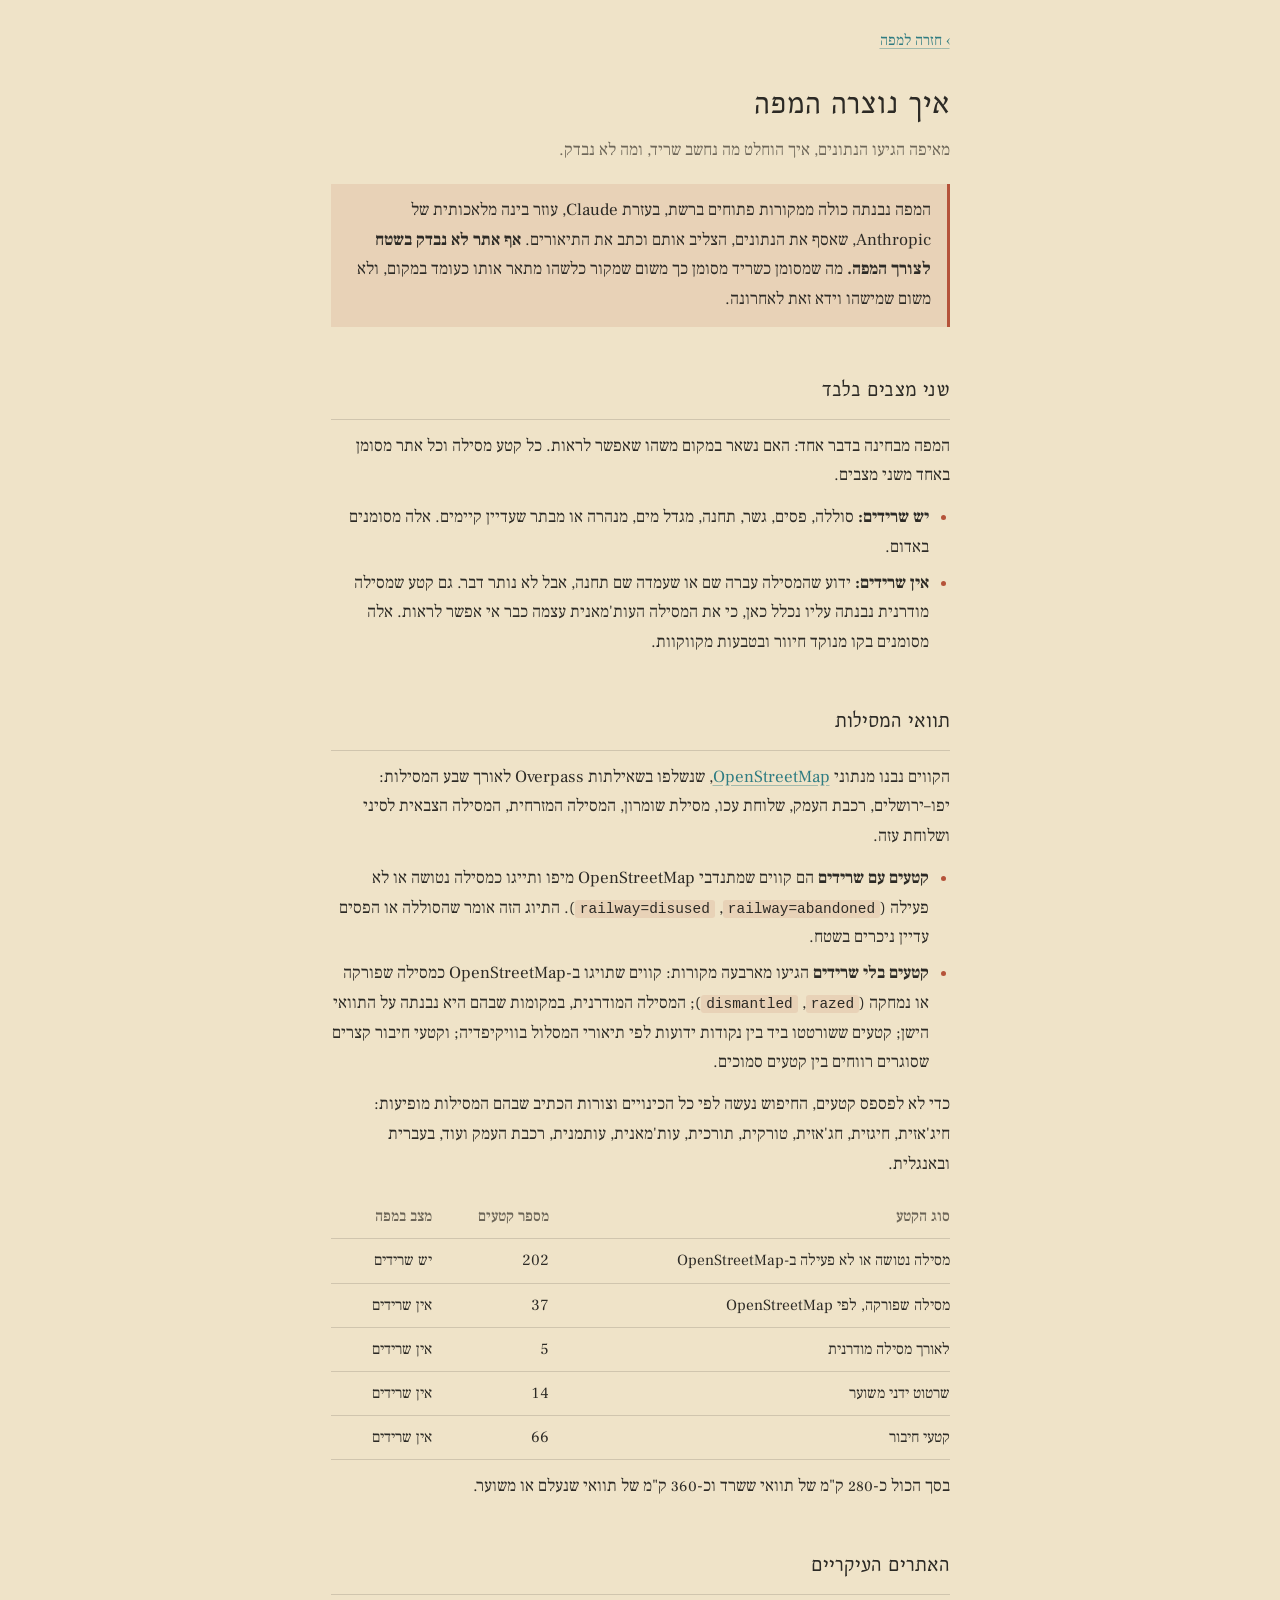
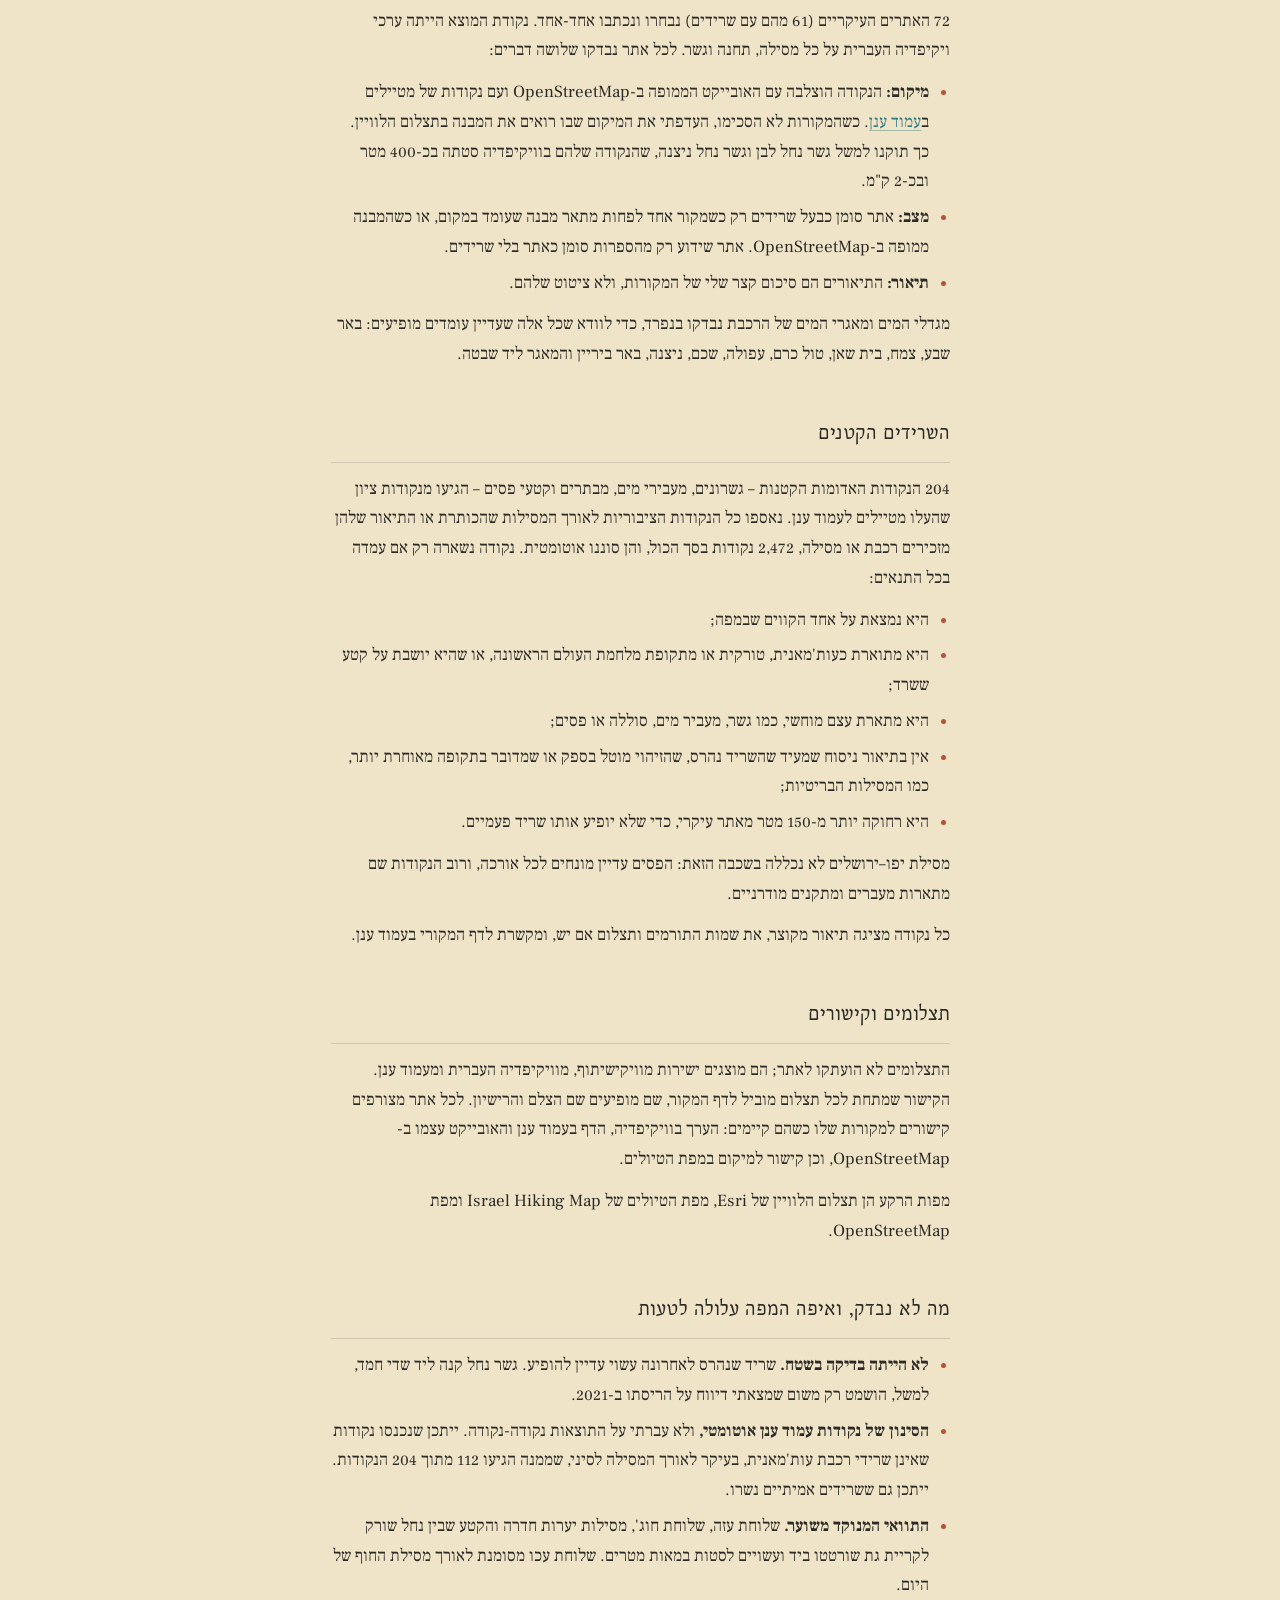
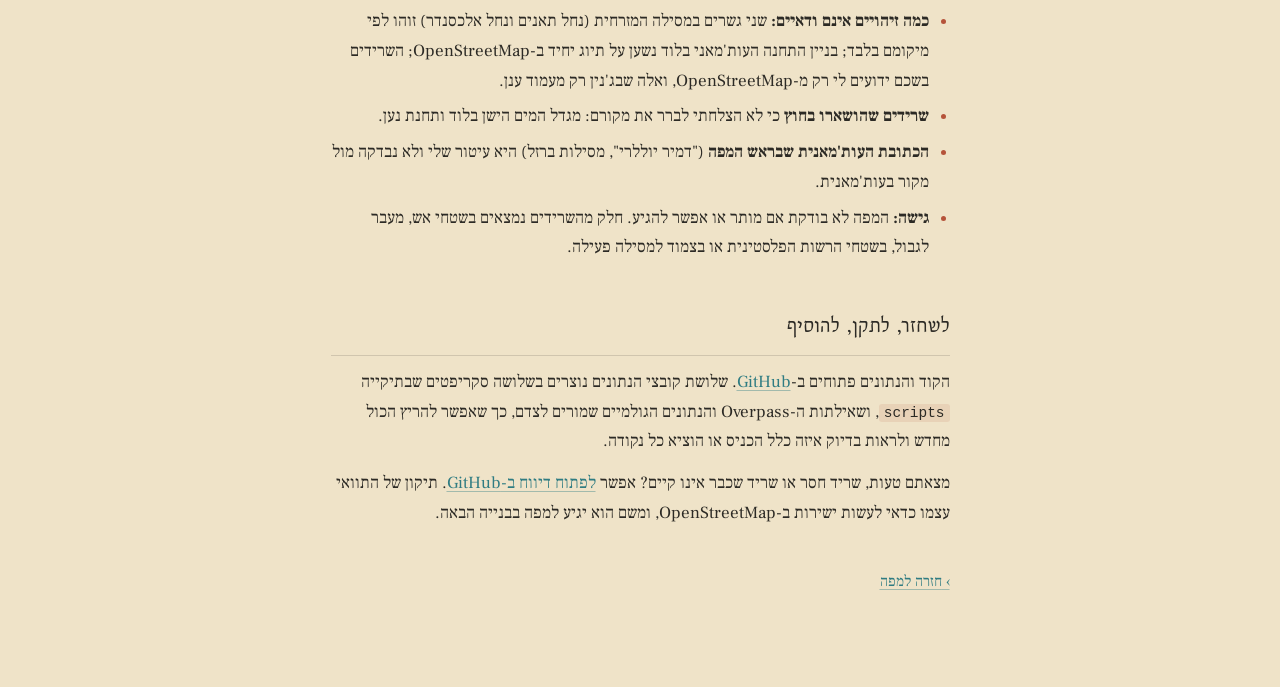
==== about.html @ 5b17d6c3 "Add methodology page, favicon, source links and Yarmouk tunnel - about.html: how the map was made, s" ====
<!doctype html>
<html lang="he" dir="rtl">
<head>
<meta charset="utf-8">
<meta name="viewport" content="width=device-width, initial-scale=1, viewport-fit=cover">
<title>איך נוצרה המפה – מסילות הרכבת העות'מאניות בארץ ישראל</title>
<meta name="description" content="מאיפה הגיעו הנתונים במפת שרידי מסילות הרכבת העות'מאניות, איך נקבע מה נחשב שריד, ומה לא נבדק.">
<meta name="theme-color" content="#efe3c8">
<link rel="icon" href="favicon.svg" type="image/svg+xml">
<link rel="apple-touch-icon" href="apple-touch-icon.png">
<link rel="preconnect" href="https://fonts.googleapis.com">
<link rel="preconnect" href="https://fonts.gstatic.com" crossorigin>
<link href="https://fonts.googleapis.com/css2?family=Bellefair&family=Frank+Ruhl+Libre:wght@400;500;700&display=swap" rel="stylesheet">
<link rel="stylesheet" href="style.css">
<style>
  html, body { height: auto; }
  body.doc { overflow: auto; background: var(--sand); }
  .doc main { max-width: 39em; margin: 0 auto; padding: 28px 22px calc(64px + env(safe-area-inset-bottom)); font-size: 17px; line-height: 1.75; }
  .doc .home { font-size: 15px; margin: 0 0 28px; }
  .doc .home a::before { content: "› "; }
  .doc h1 { font-family: var(--display); font-weight: 400; font-size: 38px; line-height: 1.1; margin: 0 0 12px; text-wrap: balance; }
  .doc .intro { color: var(--ink-soft); margin: 0 0 8px; }
  .doc h2 { margin-top: 40px; font-size: 25px; }
  .doc p { margin: 12px 0 0; }
  .doc ul { margin: 12px 0 0; padding-inline-start: 1.2em; }
  .doc li { margin: 6px 0 0; }
  .doc li::marker { color: var(--tile); }
  .doc code { font-family: ui-monospace, Menlo, monospace; font-size: .85em; direction: ltr; unicode-bidi: isolate; background: var(--tile-wash); padding: 1px 5px; border-radius: 3px; }
  .doc table { border-collapse: collapse; width: 100%; margin: 16px 0 0; font-size: 15.5px; }
  .doc th, .doc td { text-align: start; padding: 8px 0 8px 12px; border-bottom: 1px solid var(--rule); vertical-align: top; }
  .doc th { font-weight: 500; color: var(--ink-soft); }
  .doc td.n { font-variant-numeric: tabular-nums; white-space: nowrap; }
  .doc .caveat { border-inline-start: 3px solid var(--tile); background: var(--tile-wash); padding: 12px 16px; margin: 18px 0 0; }
  .doc .caveat p:first-child { margin-top: 0; }
  @media (max-width: 760px) { .doc h1 { font-size: 30px; } .doc main { font-size: 16.5px; } }
</style>
</head>
<body class="doc">
<main>
  <p class="home"><a href="./">חזרה למפה</a></p>

  <h1>איך נוצרה המפה</h1>
  <p class="intro">מאיפה הגיעו הנתונים, איך הוחלט מה נחשב שריד, ומה לא נבדק.</p>

  <div class="caveat">
    <p>המפה נבנתה כולה ממקורות פתוחים ברשת, בעזרת Claude, עוזר בינה מלאכותית של Anthropic, שאסף את הנתונים, הצליב אותם וכתב את התיאורים. <strong>אף אתר לא נבדק בשטח לצורך המפה.</strong> מה שמסומן כשריד מסומן כך משום שמקור כלשהו מתאר אותו כעומד במקום, ולא משום שמישהו וידא זאת לאחרונה.</p>
  </div>

  <h2>שני מצבים בלבד</h2>
  <p>המפה מבחינה בדבר אחד: האם נשאר במקום משהו שאפשר לראות. כל קטע מסילה וכל אתר מסומן באחד משני מצבים.</p>
  <ul>
    <li><strong>יש שרידים:</strong> סוללה, פסים, גשר, תחנה, מגדל מים, מנהרה או מבתר שעדיין קיימים. אלה מסומנים באדום.</li>
    <li><strong>אין שרידים:</strong> ידוע שהמסילה עברה שם או שעמדה שם תחנה, אבל לא נותר דבר. גם קטע שמסילה מודרנית נבנתה עליו נכלל כאן, כי את המסילה העות'מאנית עצמה כבר אי אפשר לראות. אלה מסומנים בקו מנוקד חיוור ובטבעות מקווקוות.</li>
  </ul>

  <h2>תוואי המסילות</h2>
  <p>הקווים נבנו מנתוני <a href="https://www.openstreetmap.org" target="_blank" rel="noopener">OpenStreetMap</a>, שנשלפו בשאילתות Overpass לאורך שבע המסילות: יפו–ירושלים, רכבת העמק, שלוחת עכו, מסילת שומרון, המסילה המזרחית, המסילה הצבאית לסיני ושלוחת עזה.</p>
  <ul>
    <li><strong>קטעים עם שרידים</strong> הם קווים שמתנדבי OpenStreetMap מיפו ותייגו כמסילה נטושה או לא פעילה (<code>railway=abandoned</code>, <code>railway=disused</code>). התיוג הזה אומר שהסוללה או הפסים עדיין ניכרים בשטח.</li>
    <li><strong>קטעים בלי שרידים</strong> הגיעו מארבעה מקורות: קווים שתויגו ב-OpenStreetMap כמסילה שפורקה או נמחקה (<code>razed</code>, <code>dismantled</code>); המסילה המודרנית, במקומות שבהם היא נבנתה על התוואי הישן; קטעים ששורטטו ביד בין נקודות ידועות לפי תיאורי המסלול בוויקיפדיה; וקטעי חיבור קצרים שסוגרים רווחים בין קטעים סמוכים.</li>
  </ul>
  <p>כדי לא לפספס קטעים, החיפוש נעשה לפי כל הכינויים וצורות הכתיב שבהם המסילות מופיעות: חיג'אזית, חיגזית, חג'אזית, טורקית, תורכית, עות'מאנית, עותמנית, רכבת העמק ועוד, בעברית ובאנגלית.</p>

  <table>
    <tr><th>סוג הקטע</th><th>מספר קטעים</th><th>מצב במפה</th></tr>
    <tr><td>מסילה נטושה או לא פעילה ב-OpenStreetMap</td><td class="n">202</td><td>יש שרידים</td></tr>
    <tr><td>מסילה שפורקה, לפי OpenStreetMap</td><td class="n">37</td><td>אין שרידים</td></tr>
    <tr><td>לאורך מסילה מודרנית</td><td class="n">5</td><td>אין שרידים</td></tr>
    <tr><td>שרטוט ידני משוער</td><td class="n">14</td><td>אין שרידים</td></tr>
    <tr><td>קטעי חיבור</td><td class="n">66</td><td>אין שרידים</td></tr>
  </table>
  <p>בסך הכול כ-280 ק"מ של תוואי ששרד וכ-360 ק"מ של תוואי שנעלם או משוער.</p>

  <h2>האתרים העיקריים</h2>
  <p>72 האתרים העיקריים (61 מהם עם שרידים) נבחרו ונכתבו אחד-אחד. נקודת המוצא הייתה ערכי ויקיפדיה העברית על כל מסילה, תחנה וגשר. לכל אתר נבדקו שלושה דברים:</p>
  <ul>
    <li><strong>מיקום:</strong> הנקודה הוצלבה עם האובייקט הממופה ב-OpenStreetMap ועם נקודות של מטיילים ב<a href="https://amudanan.co.il" target="_blank" rel="noopener">עמוד ענן</a>. כשהמקורות לא הסכימו, העדפתי את המיקום שבו רואים את המבנה בתצלום הלוויין. כך תוקנו למשל גשר נחל לבן וגשר נחל ניצנה, שהנקודה שלהם בוויקיפדיה סטתה בכ-400 מטר ובכ-2 ק"מ.</li>
    <li><strong>מצב:</strong> אתר סומן כבעל שרידים רק כשמקור אחד לפחות מתאר מבנה שעומד במקום, או כשהמבנה ממופה ב-OpenStreetMap. אתר שידוע רק מהספרות סומן כאתר בלי שרידים.</li>
    <li><strong>תיאור:</strong> התיאורים הם סיכום קצר שלי של המקורות, ולא ציטוט שלהם.</li>
  </ul>
  <p>מגדלי המים ומאגרי המים של הרכבת נבדקו בנפרד, כדי לוודא שכל אלה שעדיין עומדים מופיעים: באר שבע, צמח, בית שאן, טול כרם, עפולה, שכם, ניצנה, באר ביריין והמאגר ליד שבטה.</p>

  <h2>השרידים הקטנים</h2>
  <p>204 הנקודות האדומות הקטנות – גשרונים, מעבירי מים, מבתרים וקטעי פסים – הגיעו מנקודות ציון שהעלו מטיילים לעמוד ענן. נאספו כל הנקודות הציבוריות לאורך המסילות שהכותרת או התיאור שלהן מזכירים רכבת או מסילה, 2,472 נקודות בסך הכול, והן סוננו אוטומטית. נקודה נשארה רק אם עמדה בכל התנאים:</p>
  <ul>
    <li>היא נמצאת על אחד הקווים שבמפה;</li>
    <li>היא מתוארת כעות'מאנית, טורקית או מתקופת מלחמת העולם הראשונה, או שהיא יושבת על קטע ששרד;</li>
    <li>היא מתארת עצם מוחשי, כמו גשר, מעביר מים, סוללה או פסים;</li>
    <li>אין בתיאור ניסוח שמעיד שהשריד נהרס, שהזיהוי מוטל בספק או שמדובר בתקופה מאוחרת יותר, כמו המסילות הבריטיות;</li>
    <li>היא רחוקה יותר מ-150 מטר מאתר עיקרי, כדי שלא יופיע אותו שריד פעמיים.</li>
  </ul>
  <p>מסילת יפו–ירושלים לא נכללה בשכבה הזאת: הפסים עדיין מונחים לכל אורכה, ורוב הנקודות שם מתארות מעברים ומתקנים מודרניים.</p>
  <p>כל נקודה מציגה תיאור מקוצר, את שמות התורמים ותצלום אם יש, ומקשרת לדף המקורי בעמוד ענן.</p>

  <h2>תצלומים וקישורים</h2>
  <p>התצלומים לא הועתקו לאתר; הם מוצגים ישירות מוויקישיתוף, מוויקיפדיה העברית ומעמוד ענן. הקישור שמתחת לכל תצלום מוביל לדף המקור, שם מופיעים שם הצלם והרישיון. לכל אתר מצורפים קישורים למקורות שלו כשהם קיימים: הערך בוויקיפדיה, הדף בעמוד ענן והאובייקט עצמו ב-OpenStreetMap, וכן קישור למיקום במפת הטיולים.</p>
  <p>מפות הרקע הן תצלום הלוויין של Esri, מפת הטיולים של Israel Hiking Map ומפת OpenStreetMap.</p>

  <h2>מה לא נבדק, ואיפה המפה עלולה לטעות</h2>
  <ul>
    <li><strong>לא הייתה בדיקה בשטח.</strong> שריד שנהרס לאחרונה עשוי עדיין להופיע. גשר נחל קנה ליד שדי חמד, למשל, הושמט רק משום שמצאתי דיווח על הריסתו ב-2021.</li>
    <li><strong>הסינון של נקודות עמוד ענן אוטומטי,</strong> ולא עברתי על התוצאות נקודה-נקודה. ייתכן שנכנסו נקודות שאינן שרידי רכבת עות'מאנית, בעיקר לאורך המסילה לסיני, שממנה הגיעו 112 מתוך 204 הנקודות. ייתכן גם ששרידים אמיתיים נשרו.</li>
    <li><strong>התוואי המנוקד משוער.</strong> שלוחת עזה, שלוחת חוג', מסילות יערות חדרה והקטע שבין נחל שורק לקריית גת שורטטו ביד ועשויים לסטות במאות מטרים. שלוחת עכו מסומנת לאורך מסילת החוף של היום.</li>
    <li><strong>כמה זיהויים אינם ודאיים:</strong> שני גשרים במסילה המזרחית (נחל תאנים ונחל אלכסנדר) זוהו לפי מיקומם בלבד; בניין התחנה העות'מאני בלוד נשען על תיוג יחיד ב-OpenStreetMap; השרידים בשכם ידועים לי רק מ-OpenStreetMap, ואלה שבג'נין רק מעמוד ענן.</li>
    <li><strong>שרידים שהושארו בחוץ</strong> כי לא הצלחתי לברר את מקורם: מגדל המים הישן בלוד ותחנת נען.</li>
    <li><strong>הכתובת העות'מאנית שבראש המפה</strong> ("דמיר יוללרי", מסילות ברזל) היא עיטור שלי ולא נבדקה מול מקור בעות'מאנית.</li>
    <li><strong>גישה:</strong> המפה לא בודקת אם מותר או אפשר להגיע. חלק מהשרידים נמצאים בשטחי אש, מעבר לגבול, בשטחי הרשות הפלסטינית או בצמוד למסילה פעילה.</li>
  </ul>

  <h2>לשחזר, לתקן, להוסיף</h2>
  <p>הקוד והנתונים פתוחים ב-<a href="https://github.com/niryariv/turk_rail" target="_blank" rel="noopener">GitHub</a>. שלושת קובצי הנתונים נוצרים בשלושה סקריפטים שבתיקייה <code>scripts</code>, ושאילתות ה-Overpass והנתונים הגולמיים שמורים לצדם, כך שאפשר להריץ הכול מחדש ולראות בדיוק איזה כלל הכניס או הוציא כל נקודה.</p>
  <p>מצאתם טעות, שריד חסר או שריד שכבר אינו קיים? אפשר <a href="https://github.com/niryariv/turk_rail/issues" target="_blank" rel="noopener">לפתוח דיווח ב-GitHub</a>. תיקון של התוואי עצמו כדאי לעשות ישירות ב-OpenStreetMap, ומשם הוא יגיע למפה בבנייה הבאה.</p>

  <p class="home" style="margin-top:40px"><a href="./">חזרה למפה</a></p>
</main>
</body>
</html>
---- style.css ----
/* מסילות הרכבת העות'מאניות
   Palette after Nachum Gutman's Jaffa and early Tel Aviv: sunlit sand, roof-tile red,
   the pale teal of the sea, dusty rose, olive, and a thin black ink line over light washes.
   The aerial photograph is the subject; the interface is sand-coloured glass laid on it. */
:root {
  --sand: #efe3c8;
  --sand-glass: rgba(240, 229, 203, .88);
  --sand-deep: #e2d2ad;
  --ink: #2c2a25;
  --ink-soft: #6d6658;
  --ink-faint: #958c79;
  --rule: rgba(44, 42, 37, .16);
  --tile: #b5533a;          /* roof-tile red: everything that survives */
  --tile-wash: rgba(181, 83, 58, .12);
  --sea: #2f7c82;           /* Jaffa sea: links */
  --ochre: #c9963c;
  --rose: #d9a08c;
  --olive: #7d8452;
  --panel-w: 372px;
  --serif: "Frank Ruhl Libre", "Times New Roman", serif;
  --display: "Bellefair", "Frank Ruhl Libre", serif;
}

* { box-sizing: border-box; }
html, body { height: 100%; margin: 0; }
body { font-family: var(--serif); color: var(--ink); background: #cdbf9d; font-size: 16px; line-height: 1.6; overflow: hidden; }
a { color: var(--sea); text-decoration-color: rgba(47, 124, 130, .4); text-underline-offset: 3px; }
button { font: inherit; color: inherit; cursor: pointer; }
:focus-visible { outline: 1.5px solid var(--sea); outline-offset: 2px; }

/* ------------------------------------------------------------------ map */
#map { direction: ltr; position: fixed; inset: 0; background: #cdbf9d; }
.leaflet-container { font-family: var(--serif); background: #cdbf9d; }
/* a little warmth and less punch, like sun-bleached watercolour */
.base-sat .leaflet-pane.leaflet-base-pane { filter: sepia(.2) saturate(.82) brightness(.98) contrast(.96); }
.base-map .leaflet-pane.leaflet-base-pane { filter: grayscale(.45) sepia(.55) saturate(.85) brightness(1.0) contrast(.92); }
.base-hike .leaflet-pane.leaflet-base-pane { filter: sepia(.25) saturate(.8); }
.leaflet-control-attribution { background: rgba(240, 229, 203, .6) !important; font-size: 10px; color: var(--ink-soft); padding: 1px 8px !important; border-radius: 3px 0 0 0; }
.leaflet-control-attribution a { color: var(--ink-soft); }
.leaflet-bar { border: 1px solid var(--rule) !important; box-shadow: none; border-radius: 6px; overflow: hidden; backdrop-filter: blur(10px); -webkit-backdrop-filter: blur(10px); }
.leaflet-bar a { background: var(--sand-glass); color: var(--ink); border-bottom-color: var(--rule); font-weight: 400; }
.leaflet-bar a:hover { background: #f6ecd4; color: var(--ink); }

/* lines: Leaflet writes stroke attributes, CSS takes precedence */
path.ln-case { stroke: #f6ecd2; stroke-width: 5; stroke-opacity: .62; stroke-linecap: round; stroke-linejoin: round; fill: none; }
path.ln-rem { stroke: var(--tile); stroke-width: 2; stroke-opacity: 1; stroke-linecap: round; stroke-linejoin: round; fill: none; }
path.ln-gone { stroke: #f6ecd2; stroke-width: 1.4; stroke-opacity: .5; stroke-dasharray: 1 6; stroke-linecap: round; fill: none; }
/* up close the line thins to a row of dots so the embankment itself shows in the photograph */
.z-mid path.ln-case { stroke-opacity: .4; }
.z-mid path.ln-rem { stroke-dasharray: 8 7; }
.z-close path.ln-case { stroke-width: 6; stroke-dasharray: .1 13; stroke-opacity: .9; }
.z-close path.ln-rem { stroke-width: 3; stroke-dasharray: .1 13; }
path.dimmed.ln-rem { stroke-opacity: .35; }
path.dimmed.ln-case { stroke-opacity: .2; }
path.dimmed.ln-gone { stroke-opacity: .2; }
path.lit.ln-gone { stroke-opacity: .8; }
.hide-gone .gone, .hide-gone path.ln-gone { display: none; }

/* markers: small sand medallions with an ink drawing */
.mk { display: block; transition: transform .15s ease; transform-origin: 50% 50%; transform: scale(var(--mk, 1)); }
.mk svg { display: block; overflow: visible; }
.mk-disc .pt { fill: #f3e8cd; fill-opacity: .94; stroke: var(--tile); stroke-width: 1.3; }
.mk-disc .glyph { fill: none; stroke: var(--ink); stroke-width: 1.25; stroke-linecap: round; stroke-linejoin: round; }
.mk-ring circle { fill: none; stroke: #f6ecd2; stroke-width: 1.2; opacity: .6; stroke-dasharray: 2 2; }
.leaflet-marker-icon:hover .mk { transform: scale(calc(var(--mk, 1) * 1.15)); }
.leaflet-marker-icon.sel .mk { transform: scale(1.35); }
.leaflet-marker-icon.sel .mk-disc .pt { fill: var(--tile); fill-opacity: 1; stroke: #f6ecd2; }
.leaflet-marker-icon.sel .mk-disc .glyph { stroke: #f8efd9; }
.leaflet-marker-icon.sel .mk-ring circle { opacity: 1; stroke: var(--tile); stroke-dasharray: none; }
.mn { display: block; width: 7px; height: 7px; margin: 4.5px; border-radius: 50%; background: var(--tile); box-shadow: 0 0 0 1.5px rgba(246, 236, 210, .85); transition: transform .15s ease; }
.leaflet-marker-icon.minor:hover .mn { transform: scale(1.5); }
.leaflet-marker-icon.minor.sel .mn { transform: scale(1.8); background: var(--ink); }
.z-far .leaflet-marker-icon.minor { display: none; }

.leaflet-tooltip.tip, .leaflet-tooltip.tag { direction: rtl; background: rgba(243, 232, 205, .92); color: var(--ink); border: 1px solid var(--rule); border-radius: 4px; font-family: var(--serif); font-size: 12.5px; line-height: 1.25; padding: 2px 8px; box-shadow: none; white-space: nowrap; }
.leaflet-tooltip.tag { background: rgba(243, 232, 205, .78); border-color: transparent; }
.leaflet-tooltip.tip::before, .leaflet-tooltip.tag::before { display: none; }
.here { display: block; width: 12px; height: 12px; border-radius: 50%; background: var(--sea); border: 2px solid #f6ecd2; box-shadow: 0 0 0 5px rgba(47, 124, 130, .22); }

/* map controls */
.mapctl { position: fixed; top: 16px; left: 16px; z-index: 800; display: flex; gap: 8px; align-items: center; direction: rtl; }
.basemaps { display: flex; border: 1px solid var(--rule); border-radius: 6px; overflow: hidden; background: var(--sand-glass); backdrop-filter: blur(10px); -webkit-backdrop-filter: blur(10px); }
.basemaps button { border: 0; background: transparent; padding: 6px 13px; font-size: 14px; color: var(--ink-soft); }
.basemaps button + button { border-inline-start: 1px solid var(--rule); }
.basemaps button.on { color: var(--ink); background: rgba(44, 42, 37, .08); }
#locate { width: 34px; height: 34px; display: grid; place-items: center; border: 1px solid var(--rule); border-radius: 6px; background: var(--sand-glass); padding: 0; color: var(--ink-soft); backdrop-filter: blur(10px); -webkit-backdrop-filter: blur(10px); }
#locate svg { stroke-width: 1.4; }
#locate.busy { color: var(--sea); }

/* ---------------------------------------------------------------- panel */
#panel { position: fixed; top: 16px; right: 16px; bottom: 16px; width: var(--panel-w); z-index: 900; background: var(--sand-glass); border: 1px solid rgba(44, 42, 37, .22); border-radius: 10px; display: flex; flex-direction: column; overflow: hidden; backdrop-filter: blur(14px); -webkit-backdrop-filter: blur(14px); }
#handle { display: none; }
#panel-body { overflow-y: auto; flex: 1; overscroll-behavior: contain; -webkit-overflow-scrolling: touch; scrollbar-width: thin; scrollbar-color: rgba(44, 42, 37, .25) transparent; }

.masthead { padding: 22px 26px 20px; border-bottom: 1px solid var(--rule); }
.masthead .vignette { display: block; width: 200px; height: auto; margin: 0 0 14px; }
.masthead .ota { font-family: "Aref Ruqaa", serif; font-size: 22px; line-height: 1; margin: 0 0 10px; color: var(--tile); opacity: .85; }
.masthead h1 { font-family: var(--display); font-weight: 400; font-size: 31px; line-height: 1.1; margin: 0; text-wrap: balance; }
.masthead .sub { margin: 10px 0 0; font-size: 15px; color: var(--ink-soft); }
.tileband { display: none; }

.pad { padding: 20px 26px 40px; }
.lede { margin: 0 0 20px; font-size: 15.5px; }
h2 { font-family: var(--display); font-weight: 400; font-size: 23px; margin: 30px 0 8px; padding-bottom: 8px; border-bottom: 1px solid var(--rule); }
.hint { margin: 0 0 6px; font-size: 14px; color: var(--ink-faint); }
.faint { color: var(--ink-soft); }

.legend { border: 1px solid var(--rule); border-radius: 8px; padding: 14px 16px; display: grid; gap: 8px; font-size: 14.5px; background: rgba(255, 250, 235, .35); }
.legend-h { margin: 0; font-size: 14.5px; color: var(--tile); }
.legend-h.faint { color: var(--ink-soft); margin-top: 6px; padding-top: 12px; border-top: 1px solid var(--rule); }
.legend-row { display: grid; grid-template-columns: 54px 1fr; align-items: center; gap: 10px; }
.legend-row.faint { color: var(--ink-soft); }
.lg-rail { stroke: var(--tile); stroke-width: 2; stroke-linecap: round; }
.lg-ties { stroke: none; }
.lg-gone { stroke: var(--ink); stroke-width: 1.3; stroke-opacity: .45; stroke-dasharray: 1 6; stroke-linecap: round; }
.lg-star { width: 18px; height: 18px; margin-inline-start: 18px; border: 1.3px solid var(--tile); border-radius: 50%; background: #f6ecd2; }
.lg-mn { width: 7px; height: 7px; margin-inline-start: 23.5px; border-radius: 50%; background: var(--tile); }
.lg-ring { width: 10px; height: 10px; margin-inline-start: 22px; border: 1.2px dashed rgba(44, 42, 37, .5); border-radius: 50%; }
.toggle { margin-top: 6px; padding-top: 12px; border-top: 1px solid var(--rule); display: flex; gap: 9px; align-items: center; cursor: pointer; color: var(--ink-soft); }
.toggle input { accent-color: var(--tile); width: 15px; height: 15px; margin: 0; }

.line-list { list-style: none; margin: 0; padding: 0; }
.line-list button { width: 100%; text-align: start; background: none; border: 0; border-bottom: 1px solid rgba(44, 42, 37, .09); padding: 11px 0; display: grid; grid-template-columns: 1fr auto; gap: 2px 12px; }
.line-list button:hover .ln, .site-btn:hover .sn { color: var(--tile); }
.ln { font-size: 16.5px; }
.ly { font-variant-numeric: tabular-nums; color: var(--ink-faint); font-size: 14.5px; }
.lm { grid-column: 1 / -1; font-size: 13.5px; color: var(--ink-faint); }
.bar { grid-column: 1 / -1; height: 2px; background: rgba(44, 42, 37, .12); margin-top: 6px; position: relative; border-radius: 1px; }
.bar i { position: absolute; top: 0; bottom: 0; inset-inline-start: 0; background: var(--tile); border-radius: 1px; }

.group-h { font-size: 13.5px; color: var(--ink-faint); margin: 18px 0 2px; }
.site-btn { width: 100%; text-align: start; background: none; border: 0; padding: 6px 0; display: grid; grid-template-columns: 16px 1fr auto; gap: 8px; align-items: baseline; }
.site-btn .dot { width: 6px; height: 6px; align-self: center; border-radius: 50%; background: var(--tile); }
.site-btn .sn { font-size: 15.5px; transition: color .12s; }
.site-btn .sk { font-size: 13px; color: var(--ink-faint); }
.site-btn.none { opacity: .6; }
.site-btn.none .dot { background: none; border: 1px dashed rgba(44, 42, 37, .6); width: 8px; height: 8px; }

.about { margin-top: 32px; font-size: 14px; color: var(--ink-soft); }
.about summary { cursor: pointer; color: var(--ink); font-size: 15px; }
.about p { margin: 10px 0 0; }
.how { margin: 14px 0 0; font-size: 15px; }

/* detail */
.back { background: none; border: 0; padding: 16px 26px 12px; font-size: 14px; color: var(--ink-soft); display: block; }
.back:hover { color: var(--ink); }
.back::before { content: "› "; }
.photo { margin: 0 14px; border-radius: 6px; overflow: hidden; background: var(--sand-deep); border: 1px solid var(--rule); }
.photo img { display: block; width: 100%; aspect-ratio: 3 / 2; object-fit: cover; filter: sepia(.12) saturate(.92); }
.photo figcaption { font-size: 11.5px; padding: 4px 12px 5px; color: var(--ink-faint); }
.photo figcaption a { color: inherit; }
.d-pad { padding: 18px 26px 40px; }
.d-pad h2 { border: 0; font-size: 29px; line-height: 1.15; margin: 0; padding: 0; text-wrap: balance; }
.status { display: inline-block; margin: 14px 0 0; padding: 3px 12px; font-size: 13.5px; border: 1px solid currentColor; border-radius: 20px; }
.status.yes { color: var(--tile); background: var(--tile-wash); border-color: rgba(181, 83, 58, .5); }
.status.no { color: var(--ink-soft); border-style: dashed; border-color: rgba(44, 42, 37, .35); }
.d-desc { margin: 14px 0 0; font-size: 16px; }
.d-note { margin: 10px 0 0; font-size: 13.5px; color: var(--ink-faint); }
.facts { margin: 18px 0 0; padding: 14px 0 0; border-top: 1px solid var(--rule); display: grid; grid-template-columns: auto 1fr; gap: 4px 16px; font-size: 14.5px; }
.facts dt { color: var(--ink-faint); }
.facts dd { margin: 0; }
.facts button { background: none; border: 0; padding: 0; color: var(--sea); text-decoration: underline; text-decoration-color: rgba(47, 124, 130, .4); text-underline-offset: 3px; text-align: start; }
.d-pad h3 { font-family: var(--display); font-weight: 400; font-size: 20px; margin: 26px 0 6px; }
.links { margin: 18px 0 0; padding: 14px 0 0; border-top: 1px solid var(--rule); display: flex; flex-wrap: wrap; gap: 6px 18px; font-size: 14.5px; }
.links.nav { border-top: 0; margin-top: 6px; padding-top: 0; gap: 8px; }
.links.nav a { border: 1px solid rgba(44, 42, 37, .28); color: var(--ink); text-decoration: none; padding: 6px 14px; border-radius: 20px; font-size: 14px; transition: border-color .12s, color .12s; }
.links.nav a:hover { border-color: var(--sea); color: var(--sea); }

/* popup on a stretch of line */
.pop .leaflet-popup-content-wrapper { background: rgba(243, 232, 205, .95); color: var(--ink); border-radius: 8px; border: 1px solid rgba(44, 42, 37, .22); box-shadow: none; }
.pop .leaflet-popup-tip { background: rgba(243, 232, 205, .95); box-shadow: none; }
.pop .leaflet-popup-content { margin: 13px 16px; font-family: var(--serif); font-size: 14.5px; line-height: 1.5; direction: rtl; text-align: start; }
.pop .leaflet-popup-content p { margin: 0 0 6px; }
.pop-h.yes { color: var(--tile); }
.pop-h.no { color: var(--ink-soft); }
.lk-h { color: var(--ink-soft); }
.links.more { border-top: 0; margin-top: 8px; padding-top: 0; }
.pop-src { font-size: 13px; }
.pop-links { display: flex; flex-wrap: wrap; gap: 4px 12px; }
.pop .leaflet-popup-content a { color: var(--sea); }
.pop-more { background: none; border: 0; padding: 0; color: var(--ink-soft); text-decoration: underline; text-underline-offset: 3px; font-size: 14px; }
.leaflet-container a.leaflet-popup-close-button { left: 2px; right: auto; color: var(--ink-faint); }

/* --------------------------------------------------------------- mobile */
@media (max-width: 760px) {
  #panel { top: auto; left: 0; right: 0; bottom: 0; width: auto; height: 66dvh; max-height: calc(100dvh - 56px); border-width: 1px 0 0; border-radius: 14px 14px 0 0;
    transform: translateY(calc(100% - 58px - env(safe-area-inset-bottom))); transition: transform .28s cubic-bezier(.2, .8, .2, 1); }
  #panel.open { transform: none; }
  #handle { display: grid; grid-template-columns: 1fr auto; align-items: center; gap: 2px 10px; width: 100%; min-height: 58px; padding: 14px 20px 8px; border: 0; border-bottom: 1px solid var(--rule); background: transparent; color: var(--ink); text-align: start; position: relative; flex: none; }
  .grip { position: absolute; top: 6px; left: 50%; width: 34px; height: 3px; margin-left: -17px; border-radius: 2px; background: rgba(44, 42, 37, .28); }
  .handle-title { font-family: var(--display); font-size: 21px; white-space: nowrap; overflow: hidden; text-overflow: ellipsis; }
  .handle-hint { font-size: 13px; color: var(--ink-soft); }
  .masthead h1 { display: none; }
  .masthead { padding: 14px 20px 14px; }
  .masthead .vignette { width: 120px; margin-bottom: 8px; }
  .masthead .ota { display: none; }
  .masthead .sub { margin: 0; }
  .pad { padding: 16px 20px calc(36px + env(safe-area-inset-bottom)); }
  .back { padding: 12px 20px 10px; }
  .photo { margin: 0 12px; }
  .d-pad { padding: 14px 20px calc(36px + env(safe-area-inset-bottom)); }
  .mapctl { top: 10px; left: 10px; }
  .leaflet-control-zoom { display: none; }
  .leaflet-bottom { bottom: calc(58px + env(safe-area-inset-bottom)); }
}

@media (min-width: 761px) {
  .leaflet-right { right: calc(var(--panel-w) + 24px); }
  .leaflet-bottom.leaflet-left { bottom: 8px; left: 6px; }
}

@media (prefers-reduced-motion: reduce) {
  #panel, .mk, .mn { transition: none; }
}
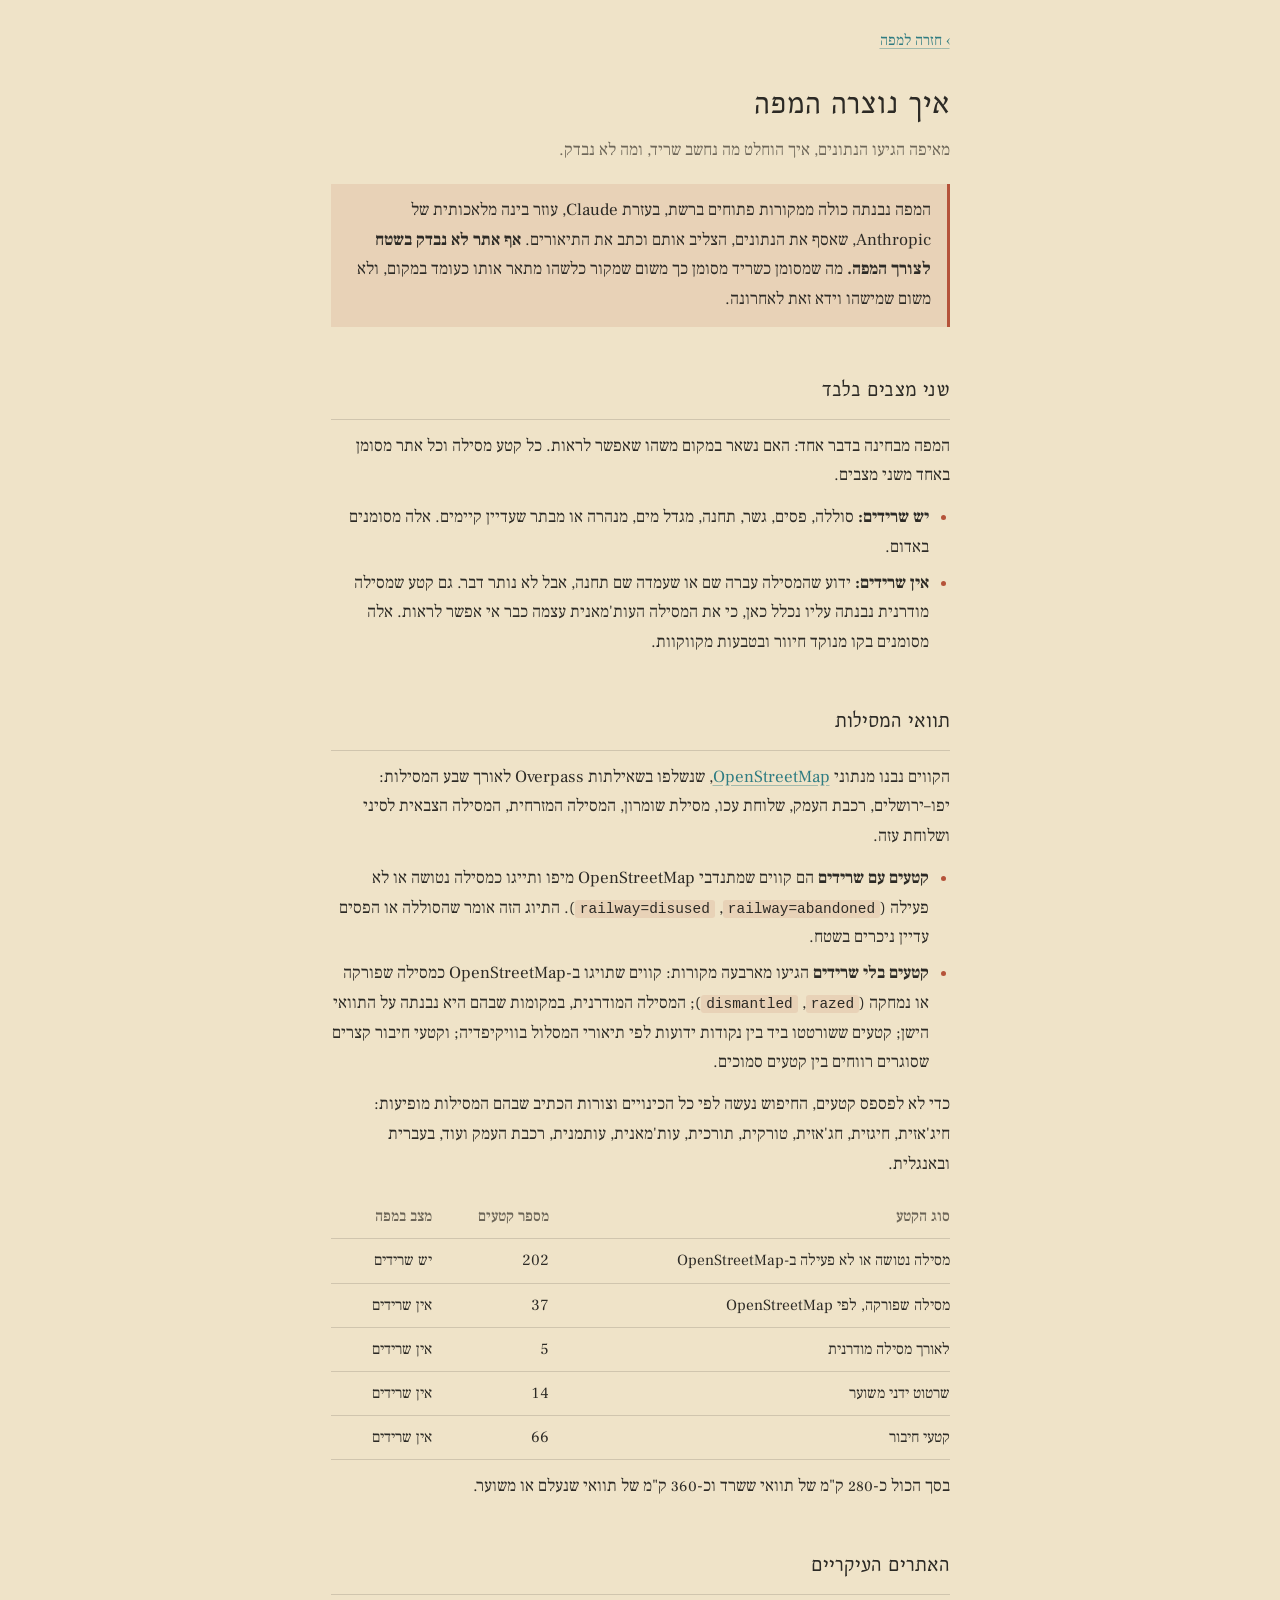
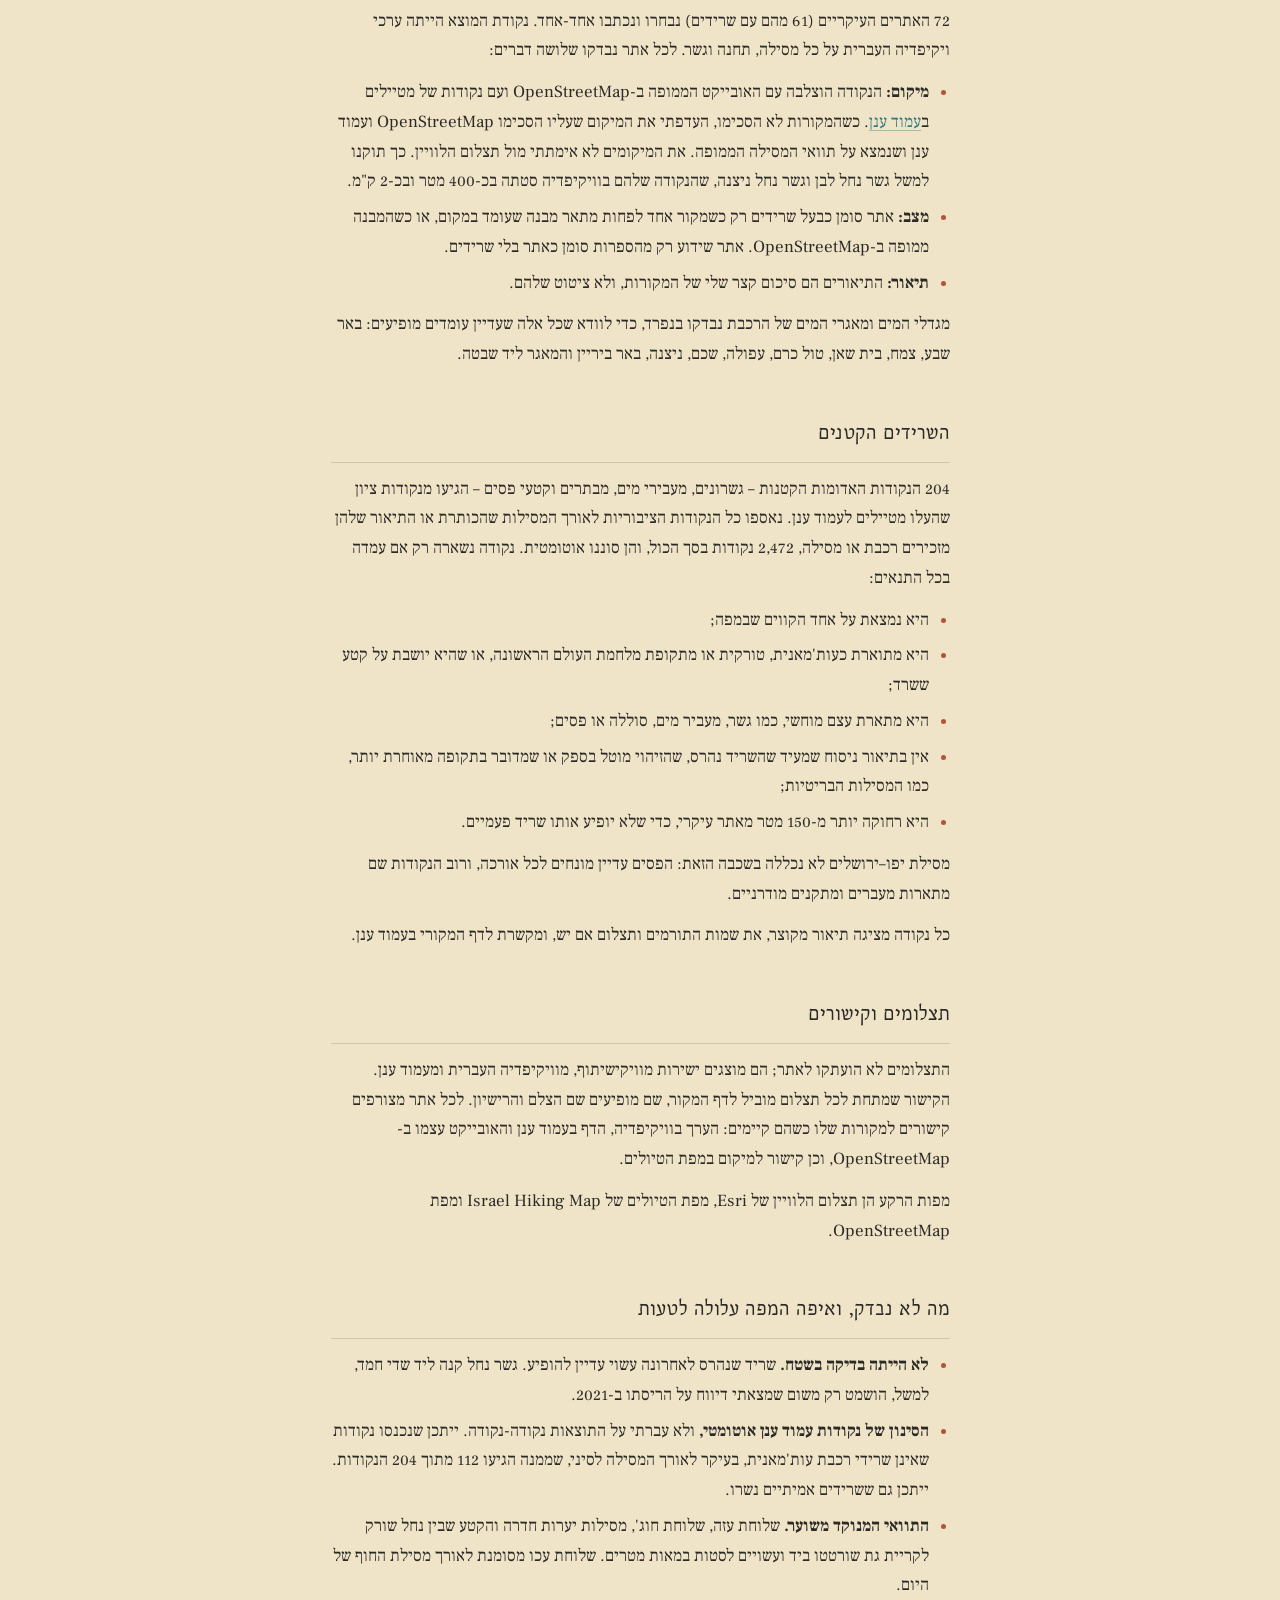
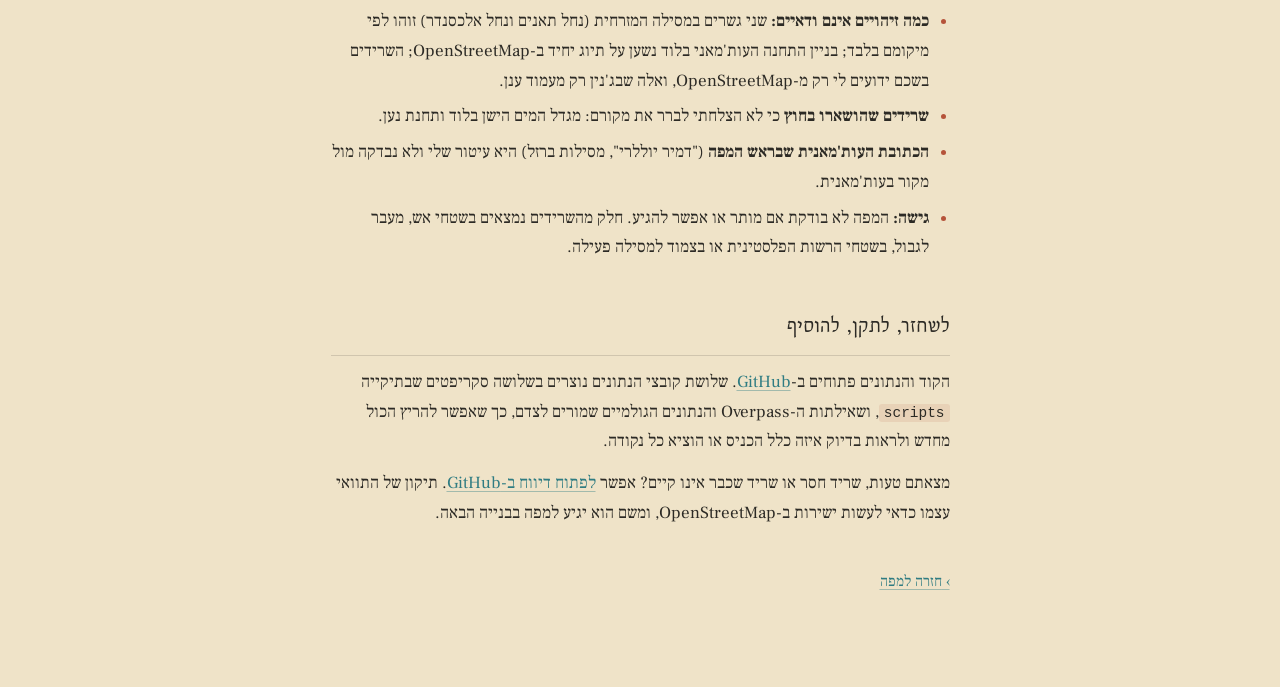
==== commit cad85e72: "Open the methodology text as a modal; correct how locations were resolved - 'איך נוצרה המפה' button " ====
--- a/about.html
+++ b/about.html
@@ -15,28 +15,10 @@
 <style>
   html, body { height: auto; }
   body.doc { overflow: auto; background: var(--sand); }
-  .doc main { max-width: 39em; margin: 0 auto; padding: 28px 22px calc(64px + env(safe-area-inset-bottom)); font-size: 17px; line-height: 1.75; }
-  .doc .home { font-size: 15px; margin: 0 0 28px; }
-  .doc .home a::before { content: "› "; }
-  .doc h1 { font-family: var(--display); font-weight: 400; font-size: 38px; line-height: 1.1; margin: 0 0 12px; text-wrap: balance; }
-  .doc .intro { color: var(--ink-soft); margin: 0 0 8px; }
-  .doc h2 { margin-top: 40px; font-size: 25px; }
-  .doc p { margin: 12px 0 0; }
-  .doc ul { margin: 12px 0 0; padding-inline-start: 1.2em; }
-  .doc li { margin: 6px 0 0; }
-  .doc li::marker { color: var(--tile); }
-  .doc code { font-family: ui-monospace, Menlo, monospace; font-size: .85em; direction: ltr; unicode-bidi: isolate; background: var(--tile-wash); padding: 1px 5px; border-radius: 3px; }
-  .doc table { border-collapse: collapse; width: 100%; margin: 16px 0 0; font-size: 15.5px; }
-  .doc th, .doc td { text-align: start; padding: 8px 0 8px 12px; border-bottom: 1px solid var(--rule); vertical-align: top; }
-  .doc th { font-weight: 500; color: var(--ink-soft); }
-  .doc td.n { font-variant-numeric: tabular-nums; white-space: nowrap; }
-  .doc .caveat { border-inline-start: 3px solid var(--tile); background: var(--tile-wash); padding: 12px 16px; margin: 18px 0 0; }
-  .doc .caveat p:first-child { margin-top: 0; }
-  @media (max-width: 760px) { .doc h1 { font-size: 30px; } .doc main { font-size: 16.5px; } }
 </style>
 </head>
 <body class="doc">
-<main>
+<main class="doc-in">
   <p class="home"><a href="./">חזרה למפה</a></p>
 
   <h1>איך נוצרה המפה</h1>
@@ -74,7 +56,7 @@
   <h2>האתרים העיקריים</h2>
   <p>72 האתרים העיקריים (61 מהם עם שרידים) נבחרו ונכתבו אחד-אחד. נקודת המוצא הייתה ערכי ויקיפדיה העברית על כל מסילה, תחנה וגשר. לכל אתר נבדקו שלושה דברים:</p>
   <ul>
-    <li><strong>מיקום:</strong> הנקודה הוצלבה עם האובייקט הממופה ב-OpenStreetMap ועם נקודות של מטיילים ב<a href="https://amudanan.co.il" target="_blank" rel="noopener">עמוד ענן</a>. כשהמקורות לא הסכימו, העדפתי את המיקום שבו רואים את המבנה בתצלום הלוויין. כך תוקנו למשל גשר נחל לבן וגשר נחל ניצנה, שהנקודה שלהם בוויקיפדיה סטתה בכ-400 מטר ובכ-2 ק"מ.</li>
+    <li><strong>מיקום:</strong> הנקודה הוצלבה עם האובייקט הממופה ב-OpenStreetMap ועם נקודות של מטיילים ב<a href="https://amudanan.co.il" target="_blank" rel="noopener">עמוד ענן</a>. כשהמקורות לא הסכימו, העדפתי את המיקום שעליו הסכימו OpenStreetMap ועמוד ענן ושנמצא על תוואי המסילה הממופה. את המיקומים לא אימתתי מול תצלום הלוויין. כך תוקנו למשל גשר נחל לבן וגשר נחל ניצנה, שהנקודה שלהם בוויקיפדיה סטתה בכ-400 מטר ובכ-2 ק"מ.</li>
     <li><strong>מצב:</strong> אתר סומן כבעל שרידים רק כשמקור אחד לפחות מתאר מבנה שעומד במקום, או כשהמבנה ממופה ב-OpenStreetMap. אתר שידוע רק מהספרות סומן כאתר בלי שרידים.</li>
     <li><strong>תיאור:</strong> התיאורים הם סיכום קצר שלי של המקורות, ולא ציטוט שלהם.</li>
   </ul>
--- a/style.css
+++ b/style.css
@@ -212,3 +212,33 @@
 @media (prefers-reduced-motion: reduce) {
   #panel, .mk, .mn { transition: none; }
 }
+
+/* ------------------------------------------------- "how the map was made" */
+#about-btn { position: fixed; top: 16px; right: calc(var(--panel-w) + 32px); z-index: 800; height: 34px; border: 1px solid var(--rule); border-radius: 6px; background: var(--sand-glass); padding: 0 13px; font-size: 14px; color: var(--ink-soft); white-space: nowrap; backdrop-filter: blur(10px); -webkit-backdrop-filter: blur(10px); }
+#about-btn:hover { color: var(--ink); }
+.doc .doc-in { max-width: 39em; margin: 0 auto; padding: 28px 22px calc(64px + env(safe-area-inset-bottom)); font-size: 17px; line-height: 1.75; }
+.doc .home { font-size: 15px; margin: 0 0 28px; }
+.doc .home a::before { content: "› "; }
+.doc h1 { font-family: var(--display); font-weight: 400; font-size: 38px; line-height: 1.1; margin: 0 0 12px; text-wrap: balance; }
+.doc .intro { color: var(--ink-soft); margin: 0 0 8px; }
+.doc h2 { margin-top: 40px; font-size: 25px; }
+.doc p { margin: 12px 0 0; }
+.doc ul { margin: 12px 0 0; padding-inline-start: 1.2em; }
+.doc li { margin: 6px 0 0; }
+.doc li::marker { color: var(--tile); }
+.doc code { font-family: ui-monospace, Menlo, monospace; font-size: .85em; direction: ltr; unicode-bidi: isolate; background: var(--tile-wash); padding: 1px 5px; border-radius: 3px; }
+.doc table { border-collapse: collapse; width: 100%; margin: 16px 0 0; font-size: 15.5px; }
+.doc th, .doc td { text-align: start; padding: 8px 0 8px 12px; border-bottom: 1px solid var(--rule); vertical-align: top; }
+.doc th { font-weight: 500; color: var(--ink-soft); }
+.doc td.n { font-variant-numeric: tabular-nums; white-space: nowrap; }
+.doc .caveat { border-inline-start: 3px solid var(--tile); background: var(--tile-wash); padding: 12px 16px; margin: 18px 0 0; }
+.doc .caveat p:first-child { margin-top: 0; }
+@media (max-width: 760px) { .doc h1 { font-size: 30px; } .doc .doc-in { font-size: 16.5px; } }
+dialog.doc { width: min(46em, calc(100% - 24px)); max-height: min(88dvh, 900px); padding: 0; border: 1px solid rgba(44, 42, 37, .25); border-radius: 10px; background: var(--sand); color: var(--ink); overflow: auto; overscroll-behavior: contain; }
+dialog.doc::backdrop { background: rgba(30, 26, 20, .5); backdrop-filter: blur(3px); -webkit-backdrop-filter: blur(3px); }
+dialog.doc .home { display: none; }
+dialog.doc .doc-in { padding-top: 8px; padding-bottom: 40px; }
+.doc-close { position: sticky; top: 0; z-index: 1; display: flex; justify-content: flex-end; padding: 10px 12px 0; background: linear-gradient(var(--sand) 70%, transparent); }
+.doc-close button { border: 1px solid var(--rule); border-radius: 20px; background: var(--sand); padding: 4px 14px; font-size: 14px; color: var(--ink-soft); }
+.doc-close button:hover { color: var(--ink); border-color: rgba(44, 42, 37, .4); }
+@media (max-width: 760px) { #about-btn { top: 10px; right: 10px; } }
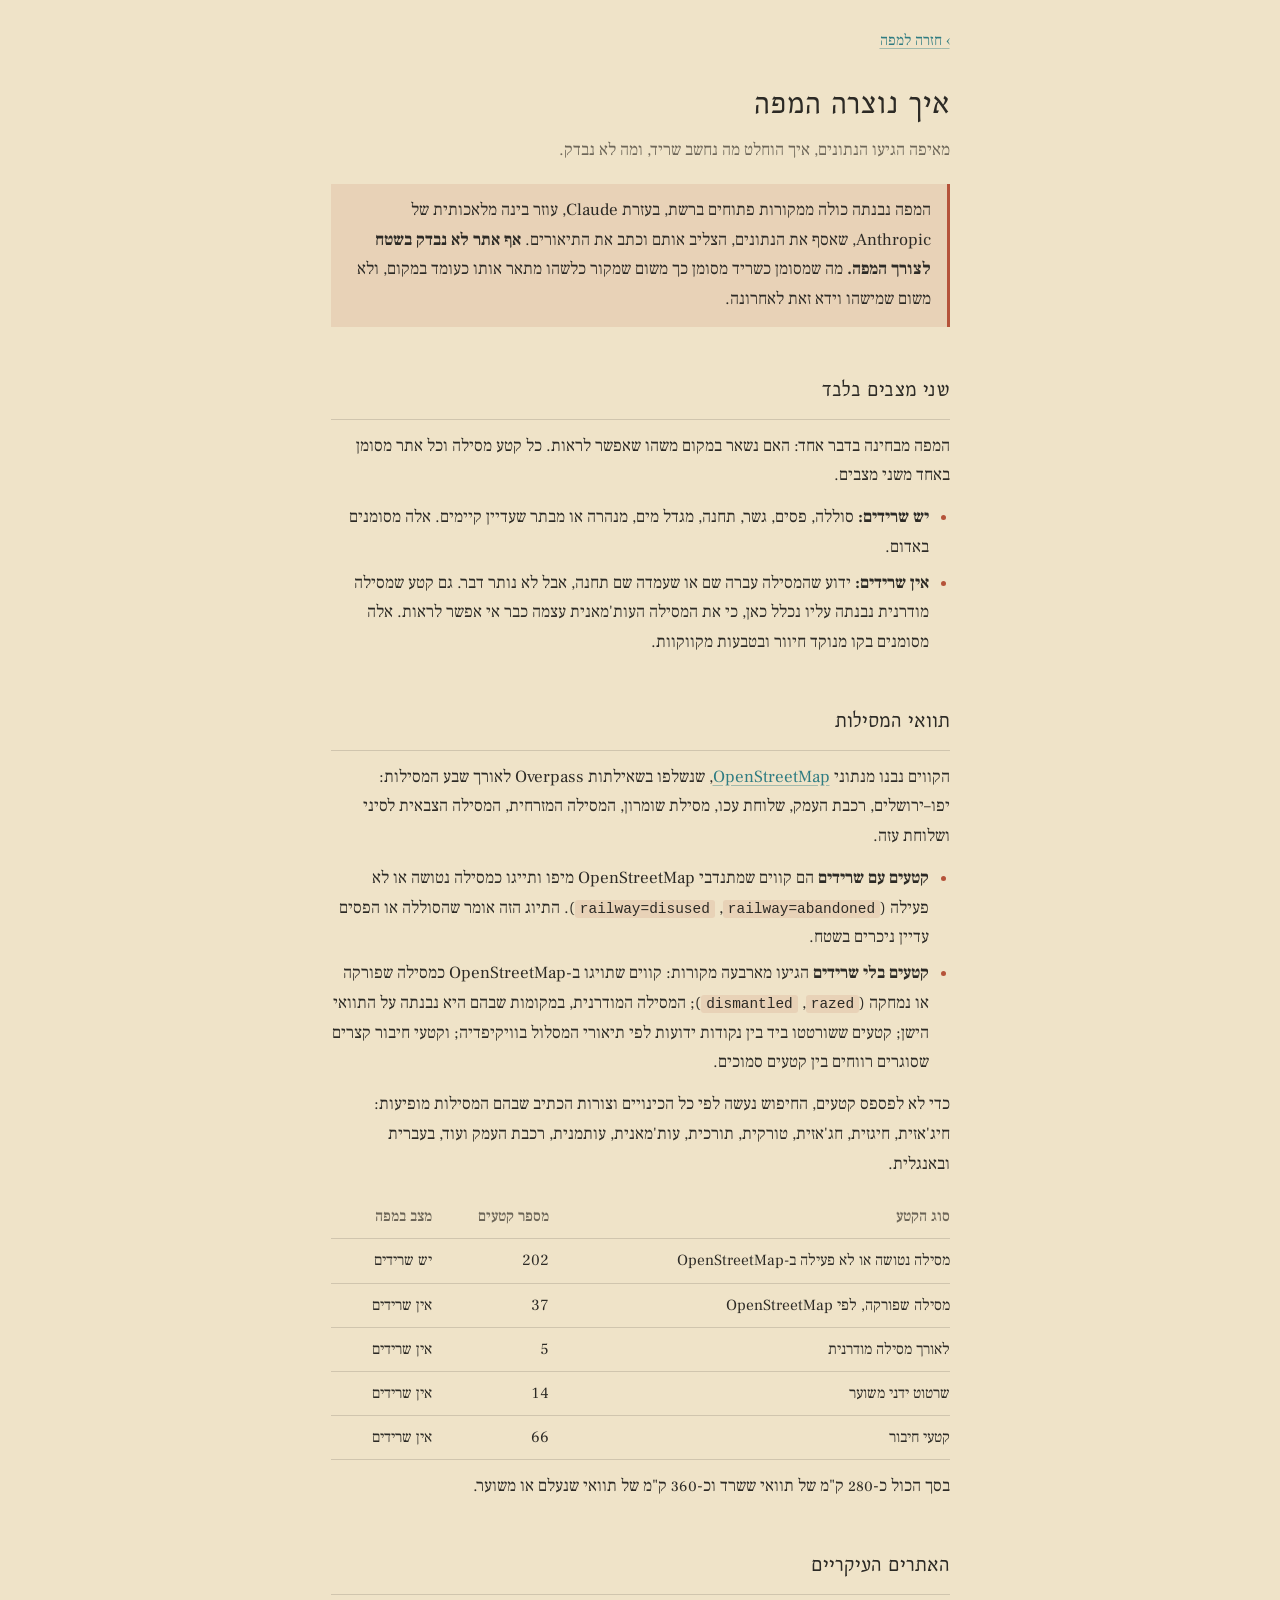
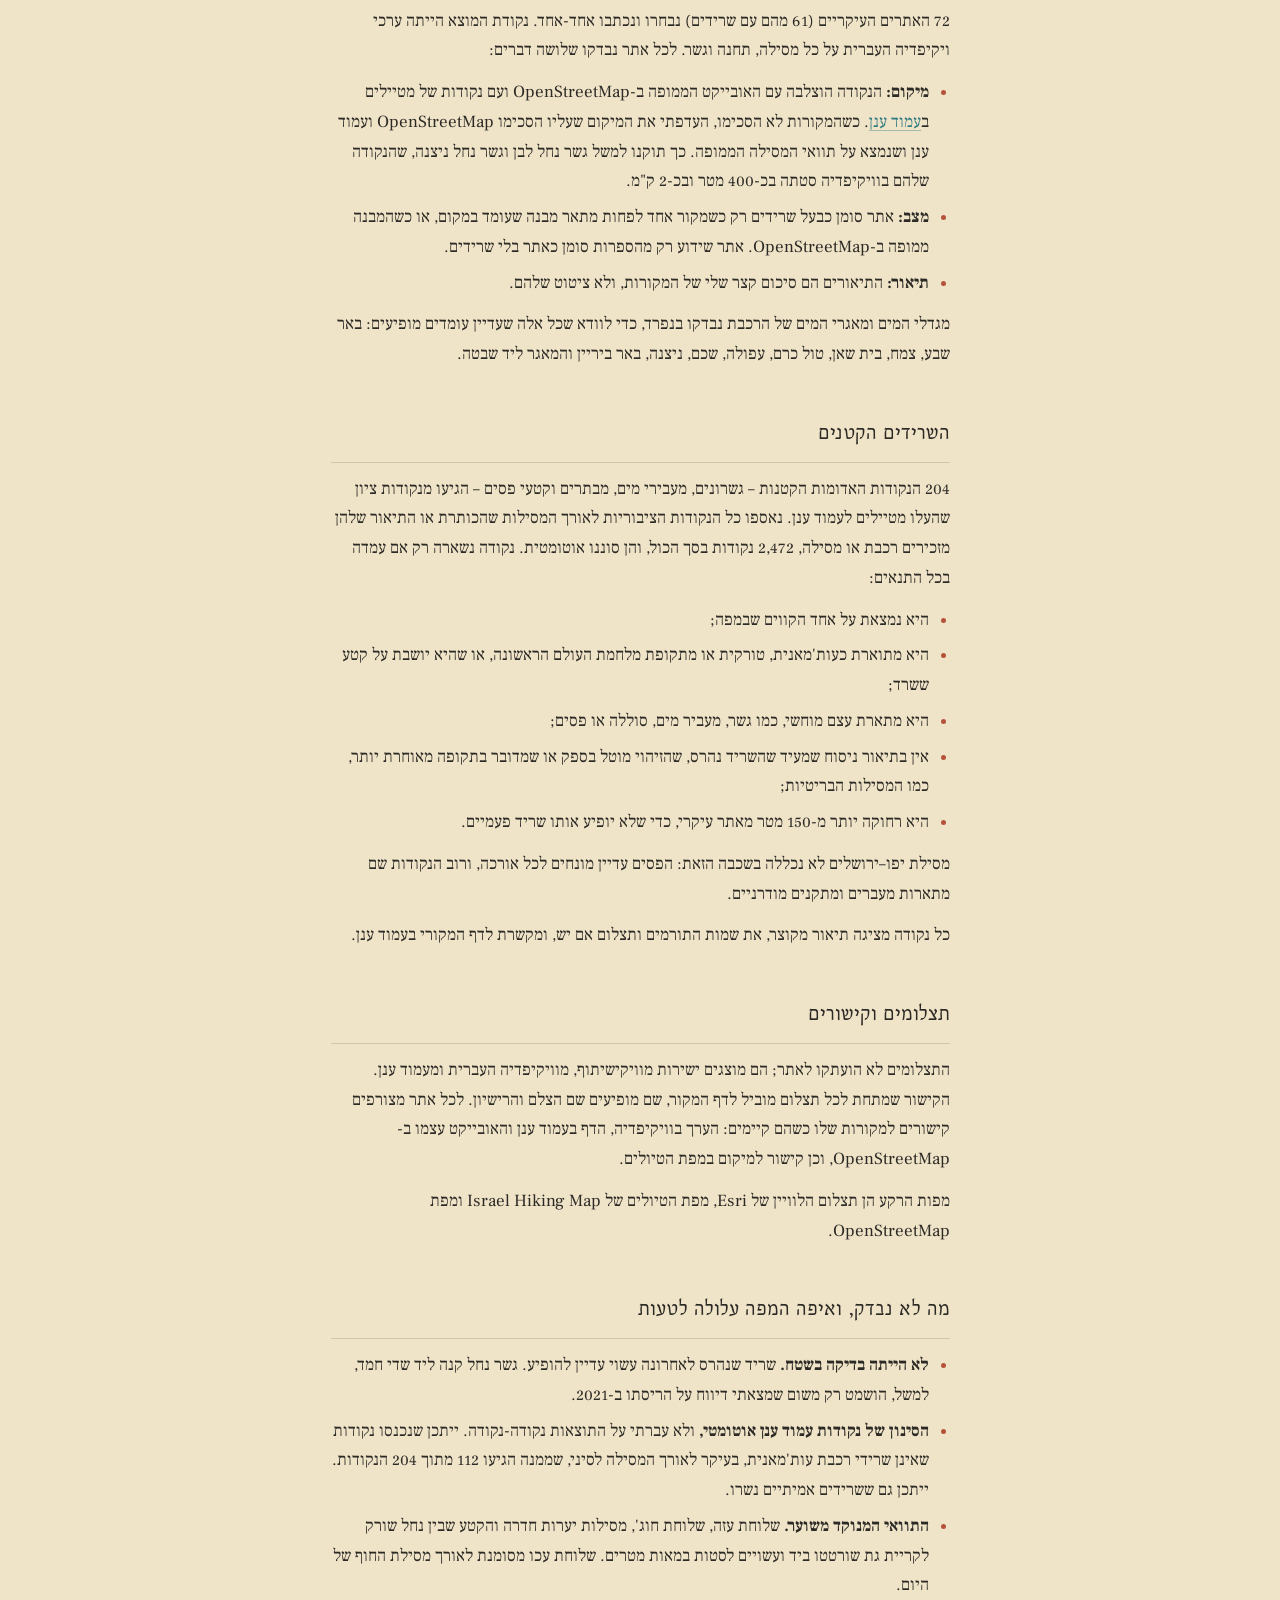
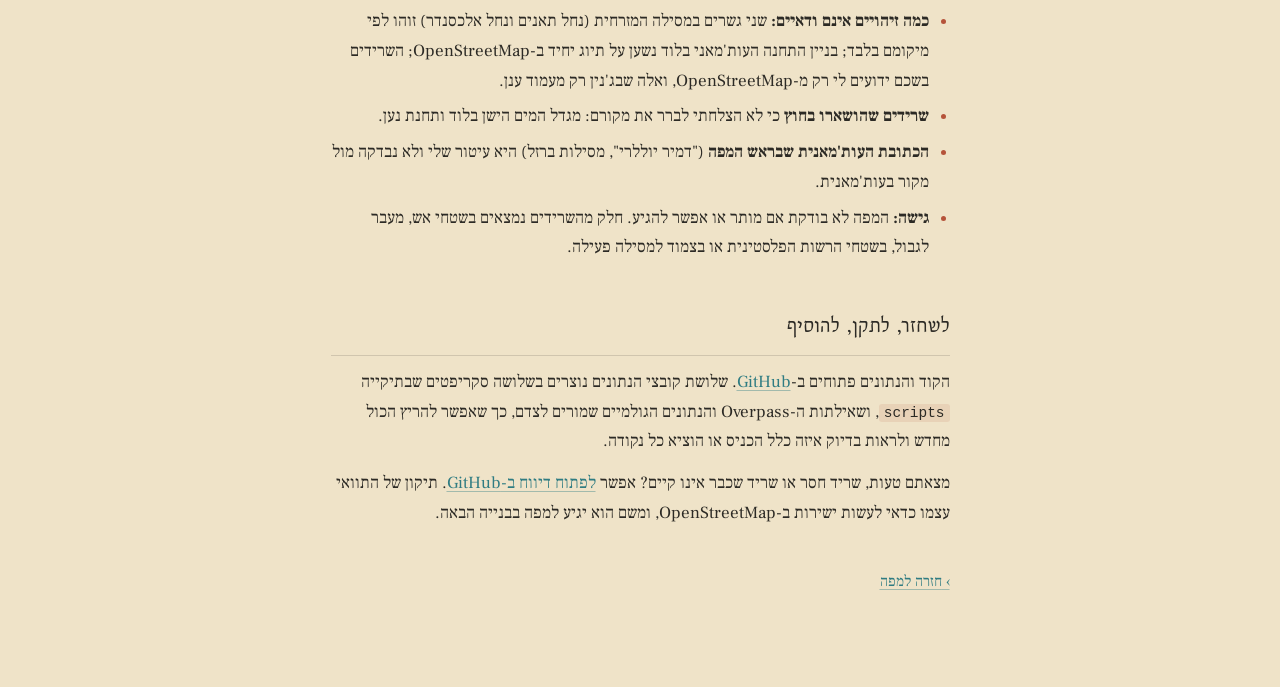
==== commit 2ccba51d: "About page: drop the satellite-imagery sentence Co-Authored-By: Claude Fable 5.2 <noreply@anthropic." ====
--- a/about.html
+++ b/about.html
@@ -56,7 +56,7 @@
   <h2>האתרים העיקריים</h2>
   <p>72 האתרים העיקריים (61 מהם עם שרידים) נבחרו ונכתבו אחד-אחד. נקודת המוצא הייתה ערכי ויקיפדיה העברית על כל מסילה, תחנה וגשר. לכל אתר נבדקו שלושה דברים:</p>
   <ul>
-    <li><strong>מיקום:</strong> הנקודה הוצלבה עם האובייקט הממופה ב-OpenStreetMap ועם נקודות של מטיילים ב<a href="https://amudanan.co.il" target="_blank" rel="noopener">עמוד ענן</a>. כשהמקורות לא הסכימו, העדפתי את המיקום שעליו הסכימו OpenStreetMap ועמוד ענן ושנמצא על תוואי המסילה הממופה. את המיקומים לא אימתתי מול תצלום הלוויין. כך תוקנו למשל גשר נחל לבן וגשר נחל ניצנה, שהנקודה שלהם בוויקיפדיה סטתה בכ-400 מטר ובכ-2 ק"מ.</li>
+    <li><strong>מיקום:</strong> הנקודה הוצלבה עם האובייקט הממופה ב-OpenStreetMap ועם נקודות של מטיילים ב<a href="https://amudanan.co.il" target="_blank" rel="noopener">עמוד ענן</a>. כשהמקורות לא הסכימו, העדפתי את המיקום שעליו הסכימו OpenStreetMap ועמוד ענן ושנמצא על תוואי המסילה הממופה. כך תוקנו למשל גשר נחל לבן וגשר נחל ניצנה, שהנקודה שלהם בוויקיפדיה סטתה בכ-400 מטר ובכ-2 ק"מ.</li>
     <li><strong>מצב:</strong> אתר סומן כבעל שרידים רק כשמקור אחד לפחות מתאר מבנה שעומד במקום, או כשהמבנה ממופה ב-OpenStreetMap. אתר שידוע רק מהספרות סומן כאתר בלי שרידים.</li>
     <li><strong>תיאור:</strong> התיאורים הם סיכום קצר שלי של המקורות, ולא ציטוט שלהם.</li>
   </ul>
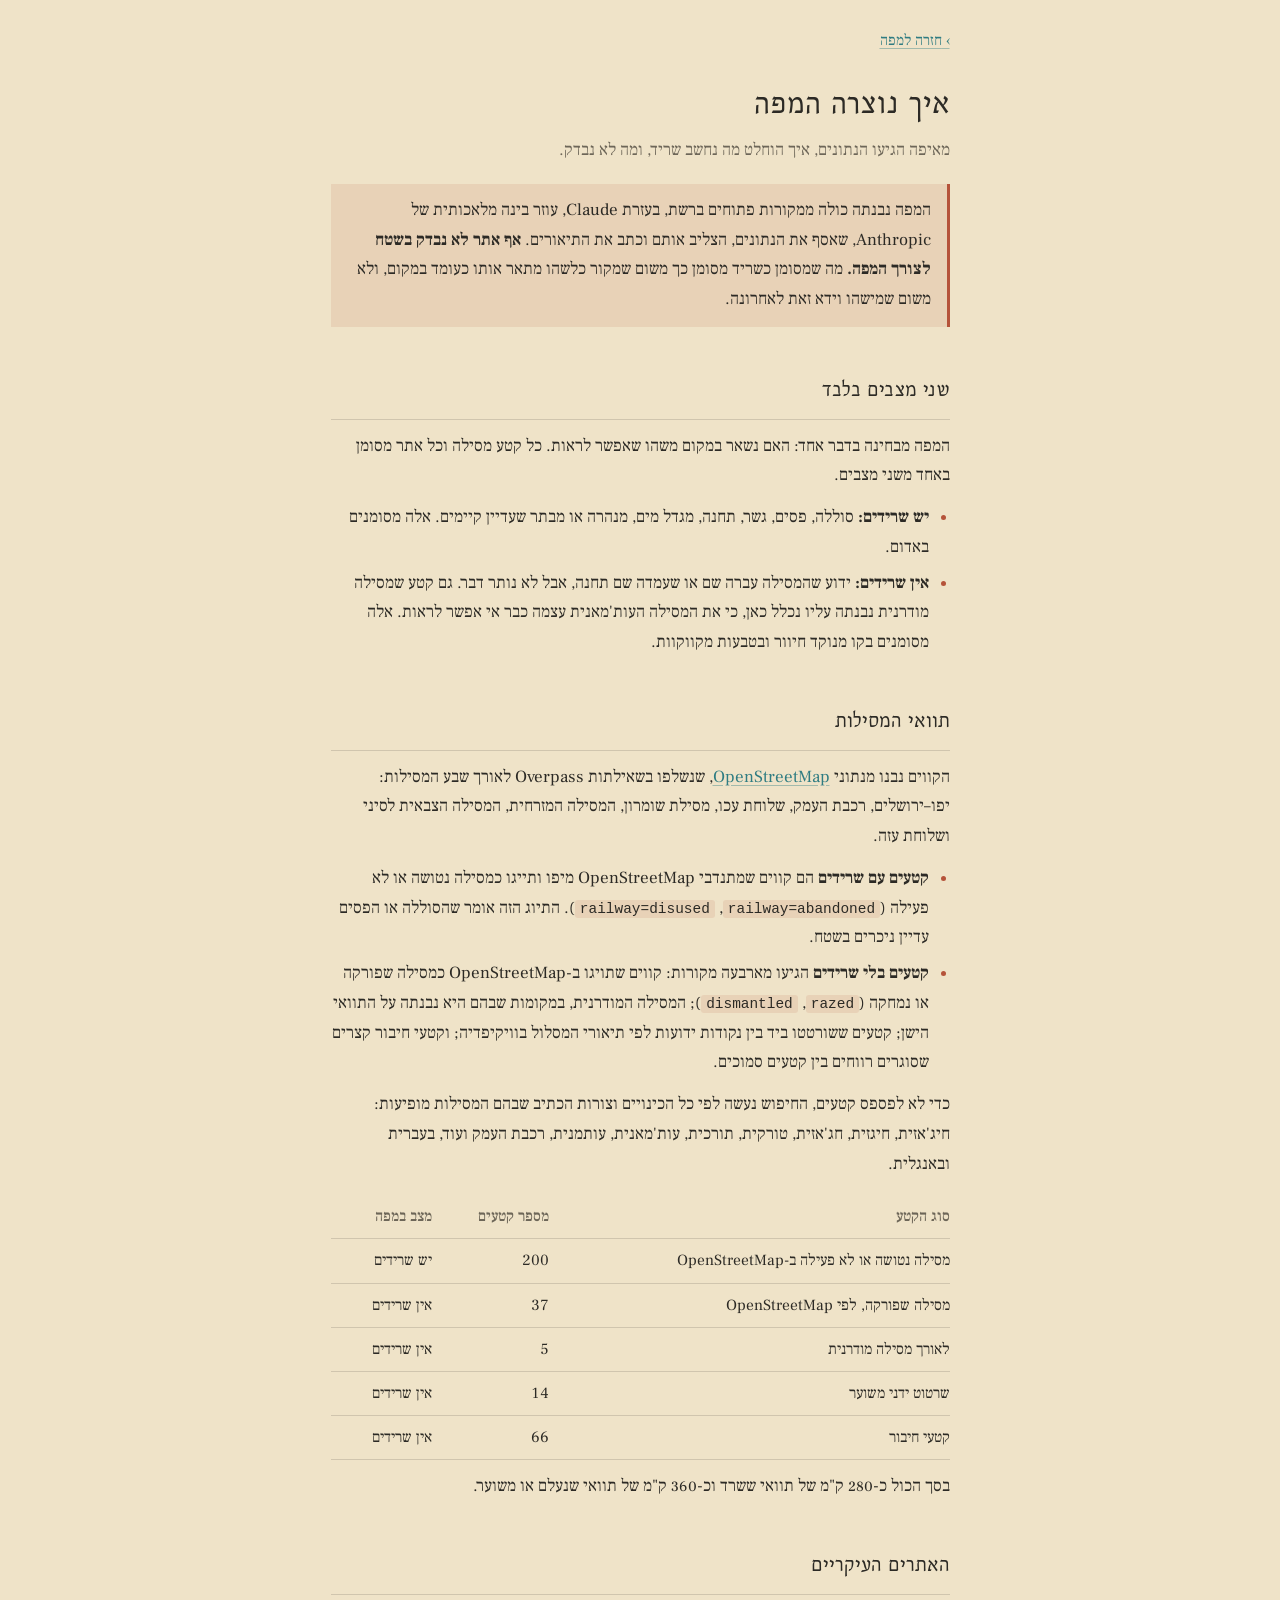
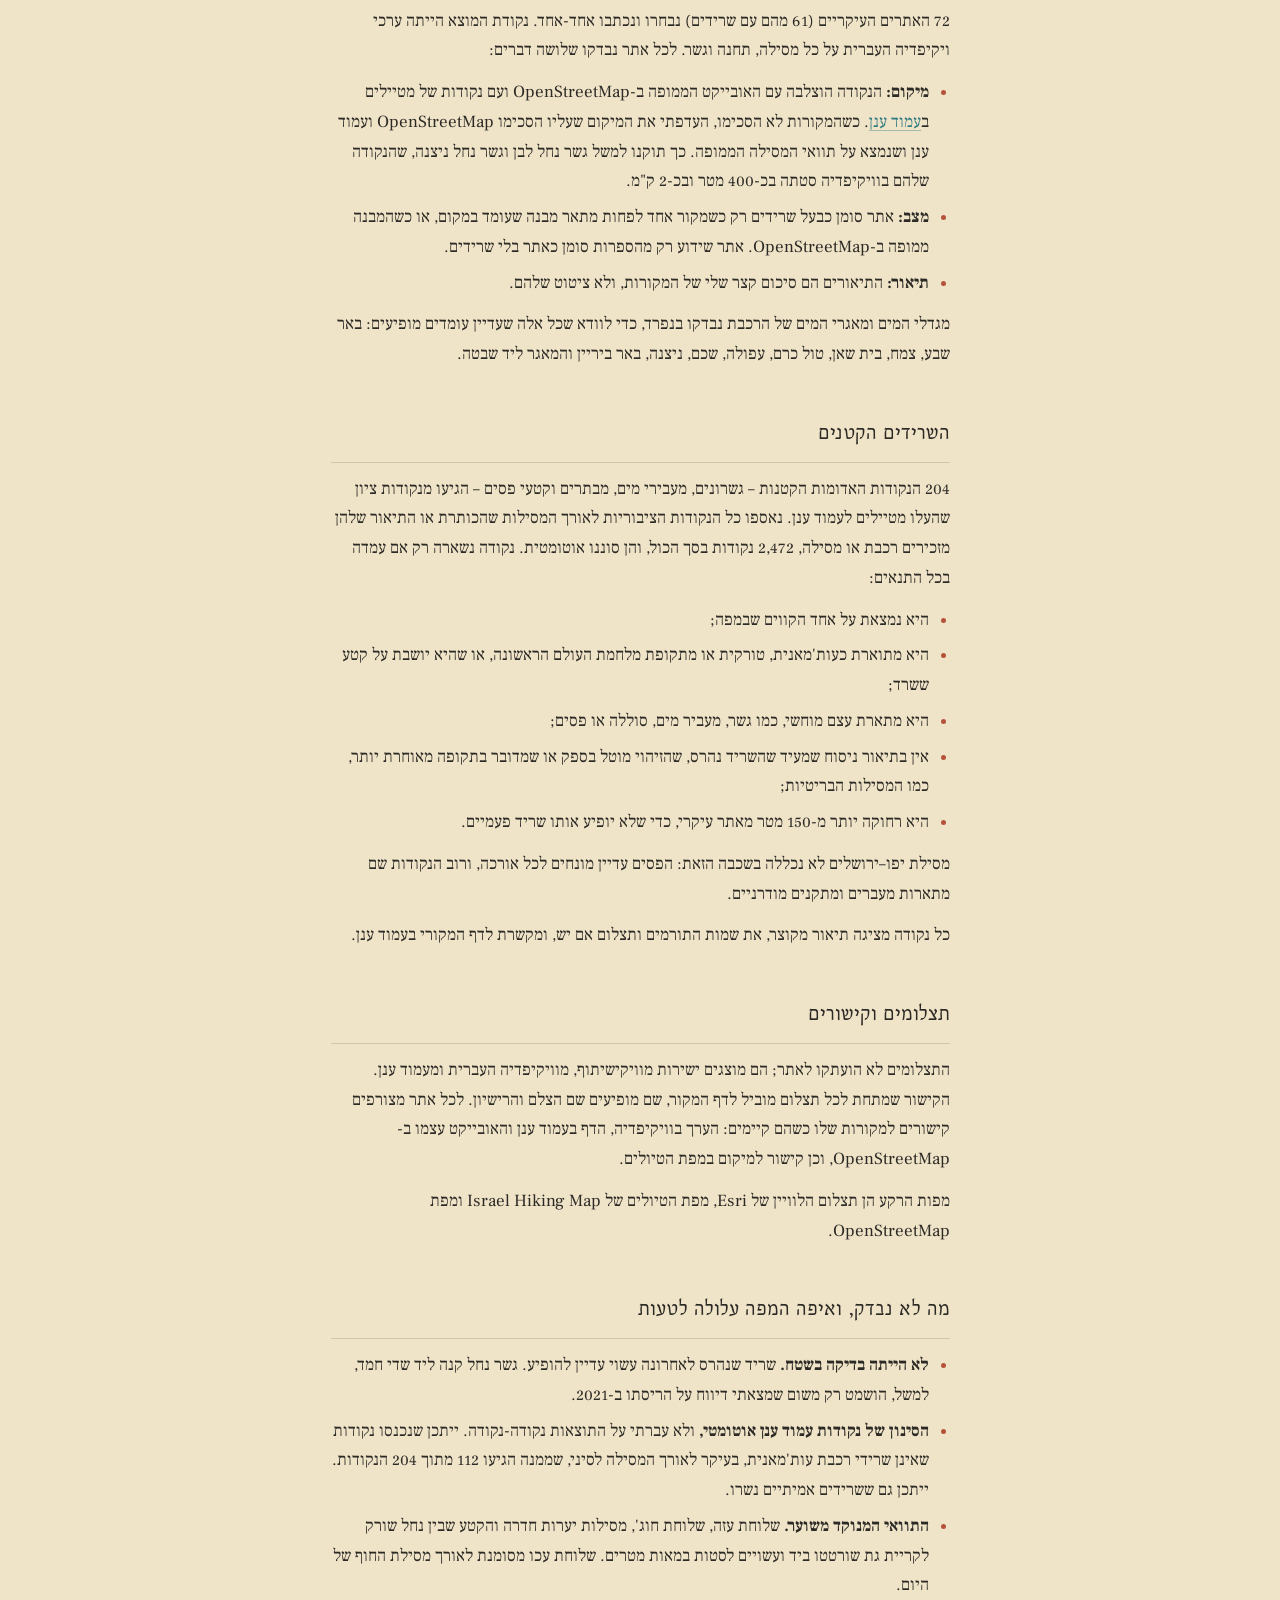
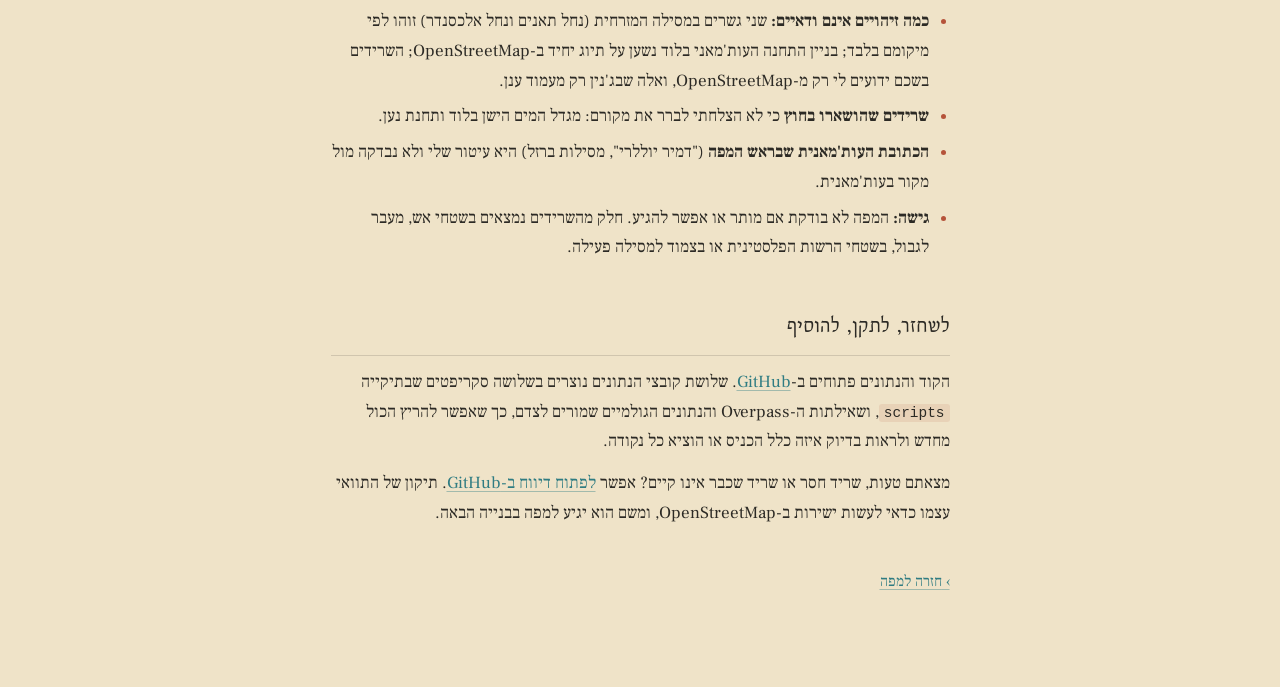
==== commit 80b3f7ad: "Drop Jerusalem light-rail stub wrongly mapped as Ottoman trackbed Co-Authored-By: Claude Opus 5.5 <n" ====
--- a/about.html
+++ b/about.html
@@ -45,7 +45,7 @@
 
   <table>
     <tr><th>סוג הקטע</th><th>מספר קטעים</th><th>מצב במפה</th></tr>
-    <tr><td>מסילה נטושה או לא פעילה ב-OpenStreetMap</td><td class="n">202</td><td>יש שרידים</td></tr>
+    <tr><td>מסילה נטושה או לא פעילה ב-OpenStreetMap</td><td class="n">200</td><td>יש שרידים</td></tr>
     <tr><td>מסילה שפורקה, לפי OpenStreetMap</td><td class="n">37</td><td>אין שרידים</td></tr>
     <tr><td>לאורך מסילה מודרנית</td><td class="n">5</td><td>אין שרידים</td></tr>
     <tr><td>שרטוט ידני משוער</td><td class="n">14</td><td>אין שרידים</td></tr>
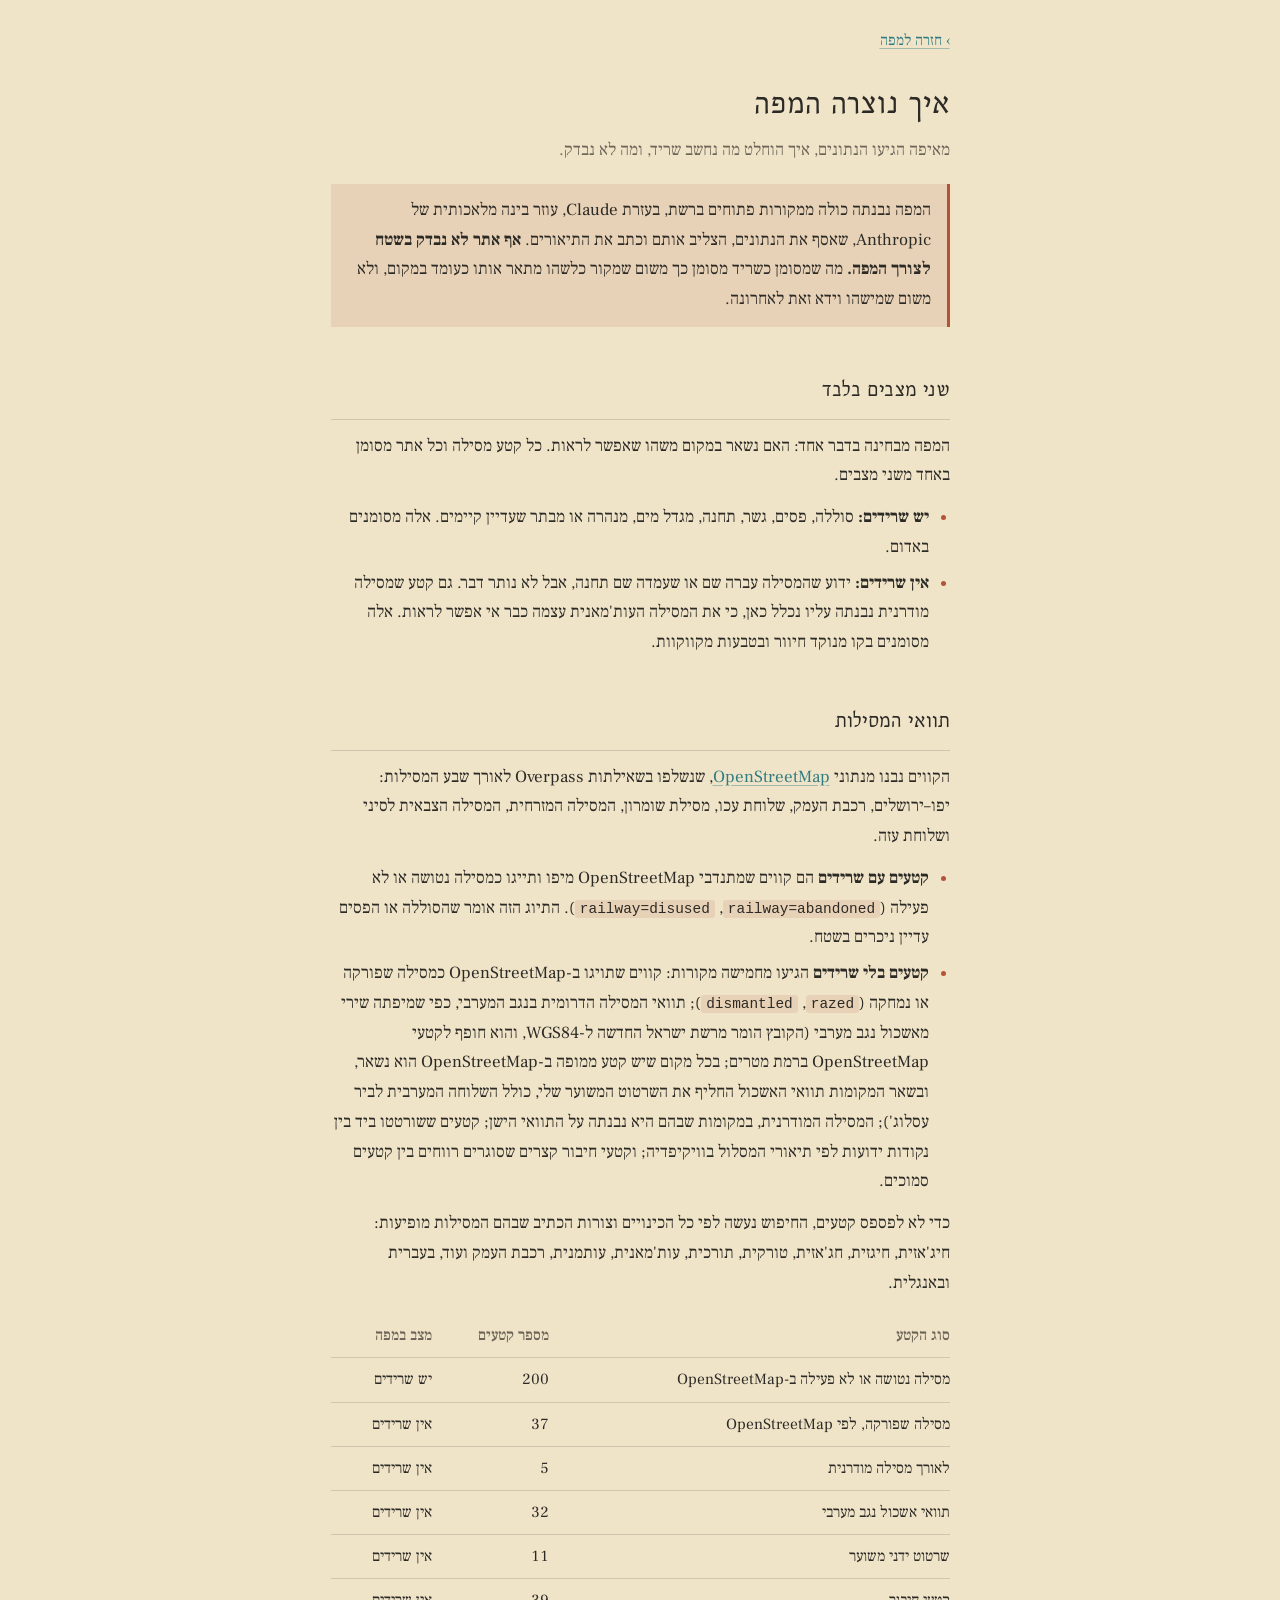
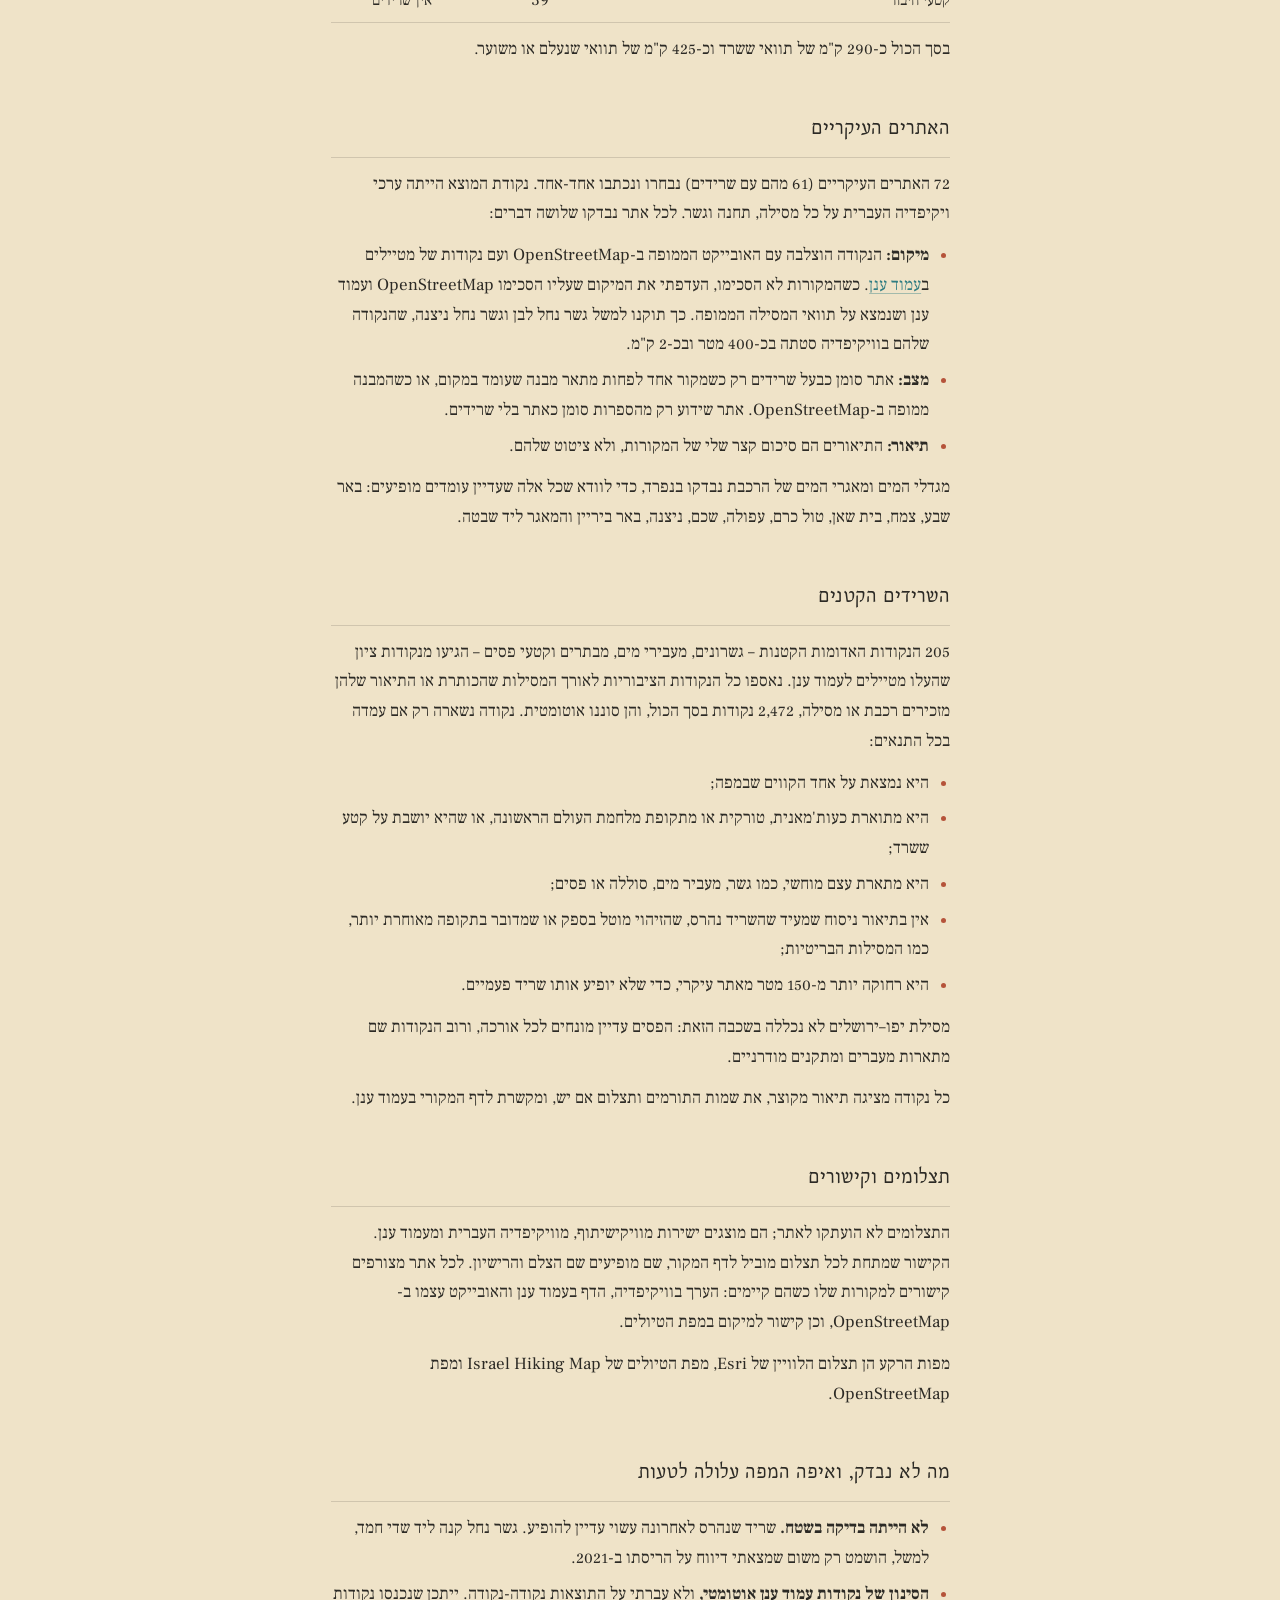
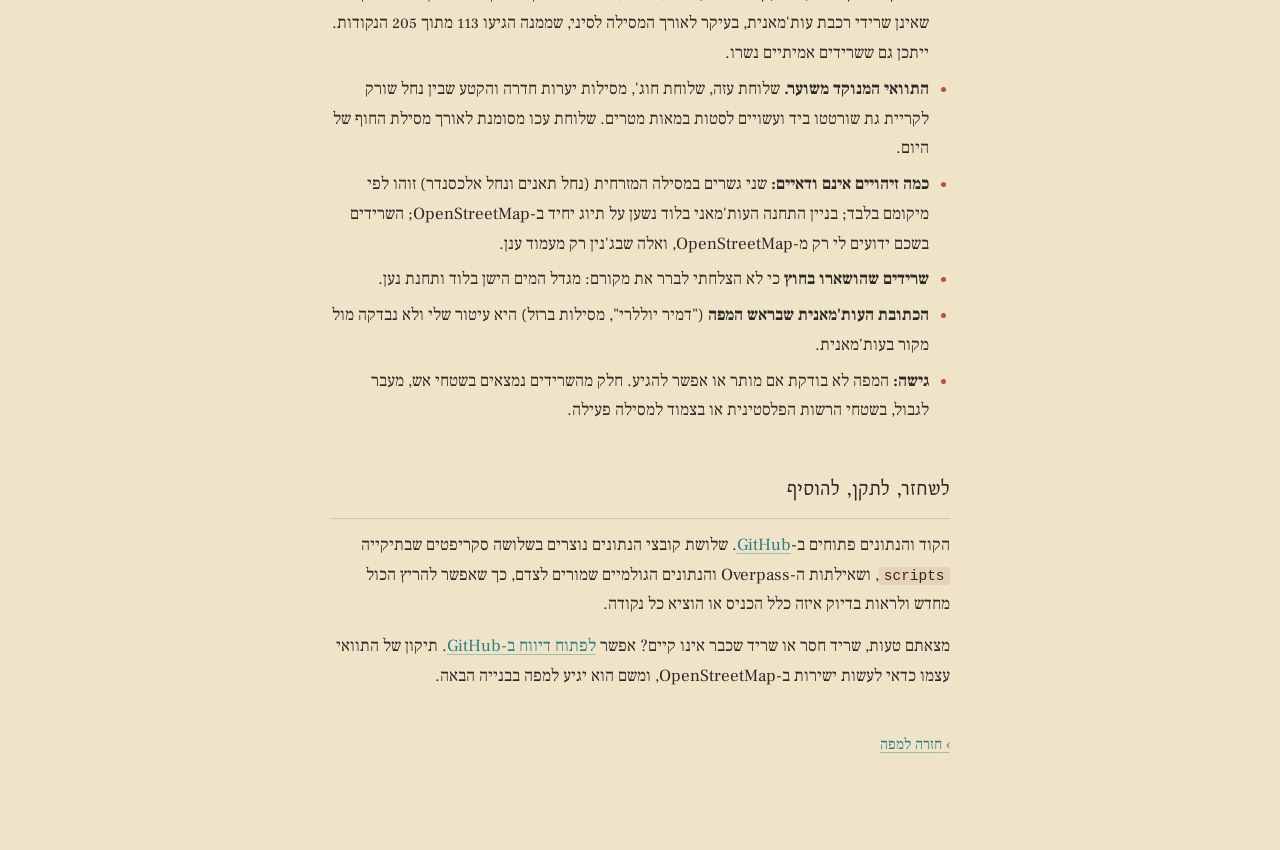
==== commit abbd0312: "Southern line: add Western Negev Cluster route trace (Shiri) Converted from ITM to WGS84; replaces s" ====
--- a/about.html
+++ b/about.html
@@ -39,7 +39,7 @@
   <p>הקווים נבנו מנתוני <a href="https://www.openstreetmap.org" target="_blank" rel="noopener">OpenStreetMap</a>, שנשלפו בשאילתות Overpass לאורך שבע המסילות: יפו–ירושלים, רכבת העמק, שלוחת עכו, מסילת שומרון, המסילה המזרחית, המסילה הצבאית לסיני ושלוחת עזה.</p>
   <ul>
     <li><strong>קטעים עם שרידים</strong> הם קווים שמתנדבי OpenStreetMap מיפו ותייגו כמסילה נטושה או לא פעילה (<code>railway=abandoned</code>, <code>railway=disused</code>). התיוג הזה אומר שהסוללה או הפסים עדיין ניכרים בשטח.</li>
-    <li><strong>קטעים בלי שרידים</strong> הגיעו מארבעה מקורות: קווים שתויגו ב-OpenStreetMap כמסילה שפורקה או נמחקה (<code>razed</code>, <code>dismantled</code>); המסילה המודרנית, במקומות שבהם היא נבנתה על התוואי הישן; קטעים ששורטטו ביד בין נקודות ידועות לפי תיאורי המסלול בוויקיפדיה; וקטעי חיבור קצרים שסוגרים רווחים בין קטעים סמוכים.</li>
+    <li><strong>קטעים בלי שרידים</strong> הגיעו מחמישה מקורות: קווים שתויגו ב-OpenStreetMap כמסילה שפורקה או נמחקה (<code>razed</code>, <code>dismantled</code>); תוואי המסילה הדרומית בנגב המערבי, כפי שמיפתה שירי מאשכול נגב מערבי (הקובץ הומר מרשת ישראל החדשה ל-WGS84, והוא חופף לקטעי OpenStreetMap ברמת מטרים; בכל מקום שיש קטע ממופה ב-OpenStreetMap הוא נשאר, ובשאר המקומות תוואי האשכול החליף את השרטוט המשוער שלי, כולל השלוחה המערבית לביר עסלוג'); המסילה המודרנית, במקומות שבהם היא נבנתה על התוואי הישן; קטעים ששורטטו ביד בין נקודות ידועות לפי תיאורי המסלול בוויקיפדיה; וקטעי חיבור קצרים שסוגרים רווחים בין קטעים סמוכים.</li>
   </ul>
   <p>כדי לא לפספס קטעים, החיפוש נעשה לפי כל הכינויים וצורות הכתיב שבהם המסילות מופיעות: חיג'אזית, חיגזית, חג'אזית, טורקית, תורכית, עות'מאנית, עותמנית, רכבת העמק ועוד, בעברית ובאנגלית.</p>
 
@@ -48,10 +48,11 @@
     <tr><td>מסילה נטושה או לא פעילה ב-OpenStreetMap</td><td class="n">200</td><td>יש שרידים</td></tr>
     <tr><td>מסילה שפורקה, לפי OpenStreetMap</td><td class="n">37</td><td>אין שרידים</td></tr>
     <tr><td>לאורך מסילה מודרנית</td><td class="n">5</td><td>אין שרידים</td></tr>
-    <tr><td>שרטוט ידני משוער</td><td class="n">14</td><td>אין שרידים</td></tr>
-    <tr><td>קטעי חיבור</td><td class="n">66</td><td>אין שרידים</td></tr>
+    <tr><td>תוואי אשכול נגב מערבי</td><td class="n">32</td><td>אין שרידים</td></tr>
+    <tr><td>שרטוט ידני משוער</td><td class="n">11</td><td>אין שרידים</td></tr>
+    <tr><td>קטעי חיבור</td><td class="n">39</td><td>אין שרידים</td></tr>
   </table>
-  <p>בסך הכול כ-280 ק"מ של תוואי ששרד וכ-360 ק"מ של תוואי שנעלם או משוער.</p>
+  <p>בסך הכול כ-290 ק"מ של תוואי ששרד וכ-425 ק"מ של תוואי שנעלם או משוער.</p>
 
   <h2>האתרים העיקריים</h2>
   <p>72 האתרים העיקריים (61 מהם עם שרידים) נבחרו ונכתבו אחד-אחד. נקודת המוצא הייתה ערכי ויקיפדיה העברית על כל מסילה, תחנה וגשר. לכל אתר נבדקו שלושה דברים:</p>
@@ -63,7 +64,7 @@
   <p>מגדלי המים ומאגרי המים של הרכבת נבדקו בנפרד, כדי לוודא שכל אלה שעדיין עומדים מופיעים: באר שבע, צמח, בית שאן, טול כרם, עפולה, שכם, ניצנה, באר ביריין והמאגר ליד שבטה.</p>
 
   <h2>השרידים הקטנים</h2>
-  <p>204 הנקודות האדומות הקטנות – גשרונים, מעבירי מים, מבתרים וקטעי פסים – הגיעו מנקודות ציון שהעלו מטיילים לעמוד ענן. נאספו כל הנקודות הציבוריות לאורך המסילות שהכותרת או התיאור שלהן מזכירים רכבת או מסילה, 2,472 נקודות בסך הכול, והן סוננו אוטומטית. נקודה נשארה רק אם עמדה בכל התנאים:</p>
+  <p>205 הנקודות האדומות הקטנות – גשרונים, מעבירי מים, מבתרים וקטעי פסים – הגיעו מנקודות ציון שהעלו מטיילים לעמוד ענן. נאספו כל הנקודות הציבוריות לאורך המסילות שהכותרת או התיאור שלהן מזכירים רכבת או מסילה, 2,472 נקודות בסך הכול, והן סוננו אוטומטית. נקודה נשארה רק אם עמדה בכל התנאים:</p>
   <ul>
     <li>היא נמצאת על אחד הקווים שבמפה;</li>
     <li>היא מתוארת כעות'מאנית, טורקית או מתקופת מלחמת העולם הראשונה, או שהיא יושבת על קטע ששרד;</li>
@@ -81,7 +82,7 @@
   <h2>מה לא נבדק, ואיפה המפה עלולה לטעות</h2>
   <ul>
     <li><strong>לא הייתה בדיקה בשטח.</strong> שריד שנהרס לאחרונה עשוי עדיין להופיע. גשר נחל קנה ליד שדי חמד, למשל, הושמט רק משום שמצאתי דיווח על הריסתו ב-2021.</li>
-    <li><strong>הסינון של נקודות עמוד ענן אוטומטי,</strong> ולא עברתי על התוצאות נקודה-נקודה. ייתכן שנכנסו נקודות שאינן שרידי רכבת עות'מאנית, בעיקר לאורך המסילה לסיני, שממנה הגיעו 112 מתוך 204 הנקודות. ייתכן גם ששרידים אמיתיים נשרו.</li>
+    <li><strong>הסינון של נקודות עמוד ענן אוטומטי,</strong> ולא עברתי על התוצאות נקודה-נקודה. ייתכן שנכנסו נקודות שאינן שרידי רכבת עות'מאנית, בעיקר לאורך המסילה לסיני, שממנה הגיעו 113 מתוך 205 הנקודות. ייתכן גם ששרידים אמיתיים נשרו.</li>
     <li><strong>התוואי המנוקד משוער.</strong> שלוחת עזה, שלוחת חוג', מסילות יערות חדרה והקטע שבין נחל שורק לקריית גת שורטטו ביד ועשויים לסטות במאות מטרים. שלוחת עכו מסומנת לאורך מסילת החוף של היום.</li>
     <li><strong>כמה זיהויים אינם ודאיים:</strong> שני גשרים במסילה המזרחית (נחל תאנים ונחל אלכסנדר) זוהו לפי מיקומם בלבד; בניין התחנה העות'מאני בלוד נשען על תיוג יחיד ב-OpenStreetMap; השרידים בשכם ידועים לי רק מ-OpenStreetMap, ואלה שבג'נין רק מעמוד ענן.</li>
     <li><strong>שרידים שהושארו בחוץ</strong> כי לא הצלחתי לברר את מקורם: מגדל המים הישן בלוד ותחנת נען.</li>
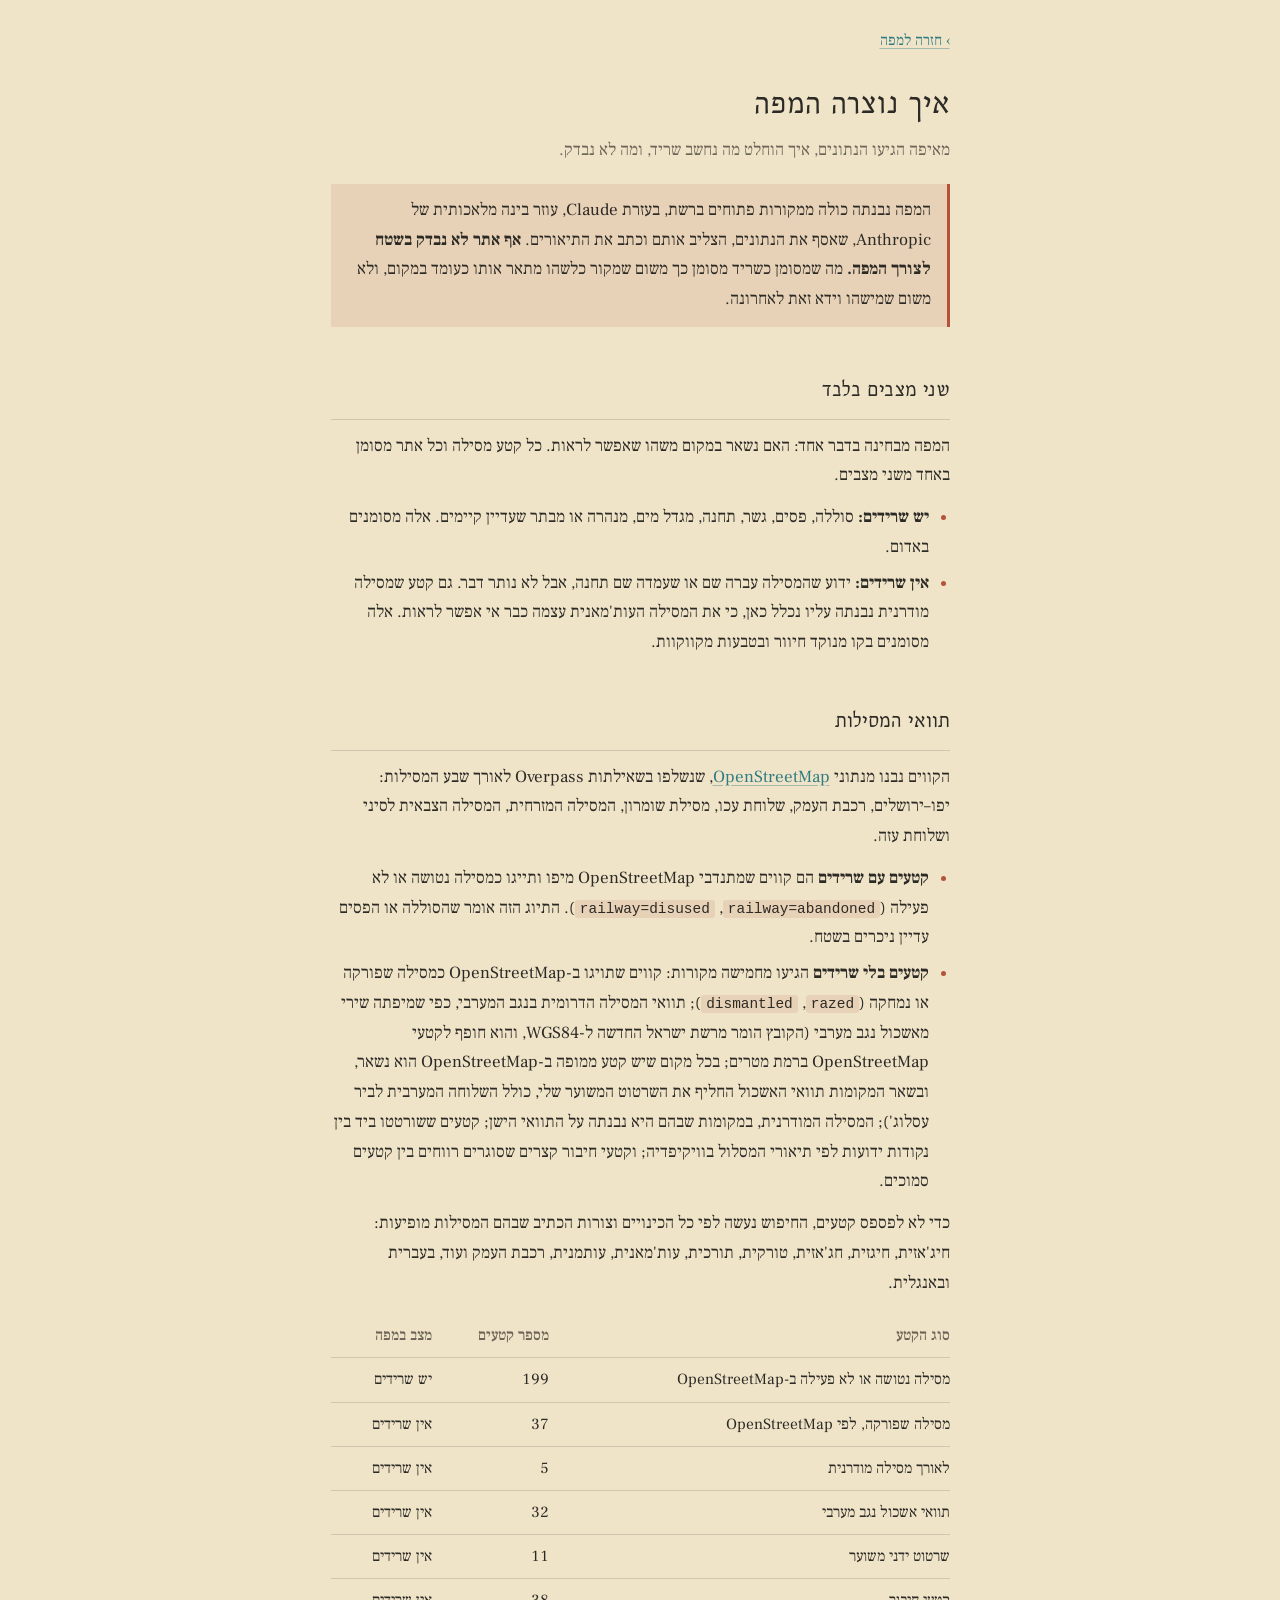
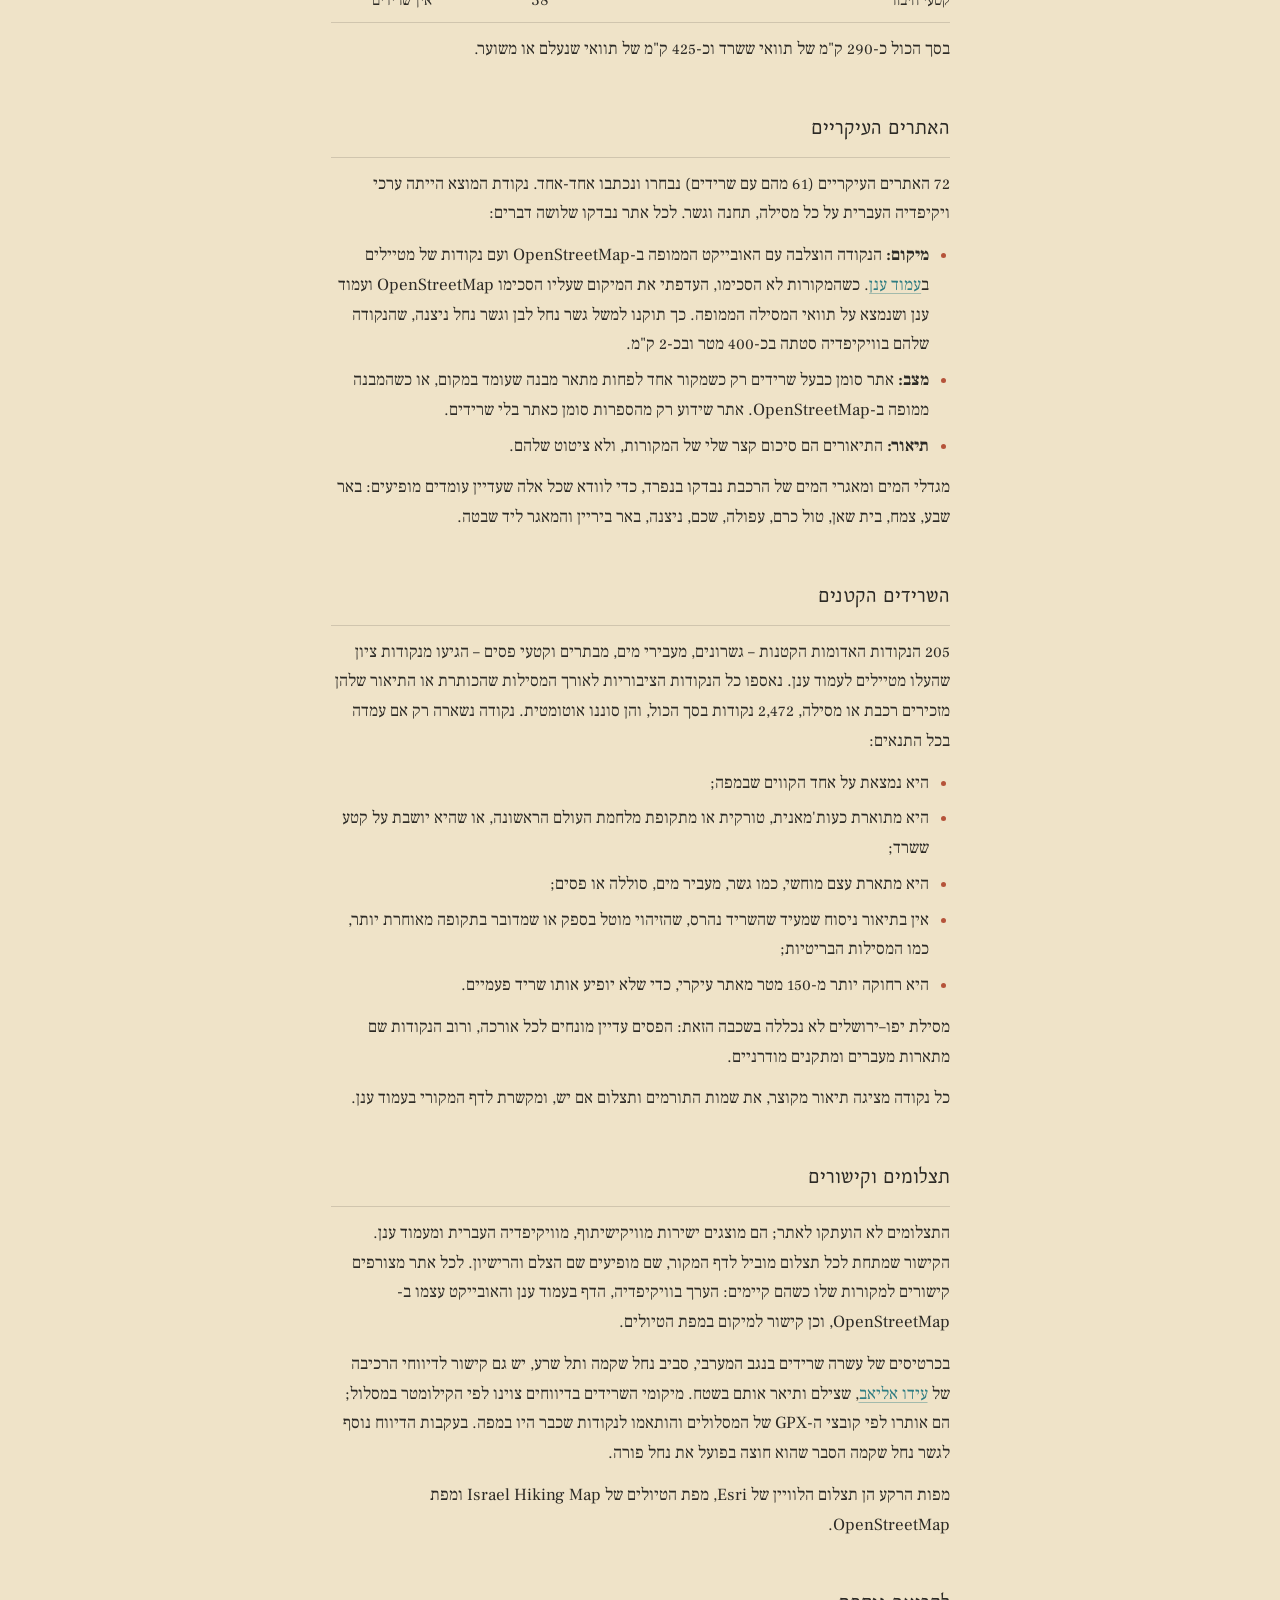
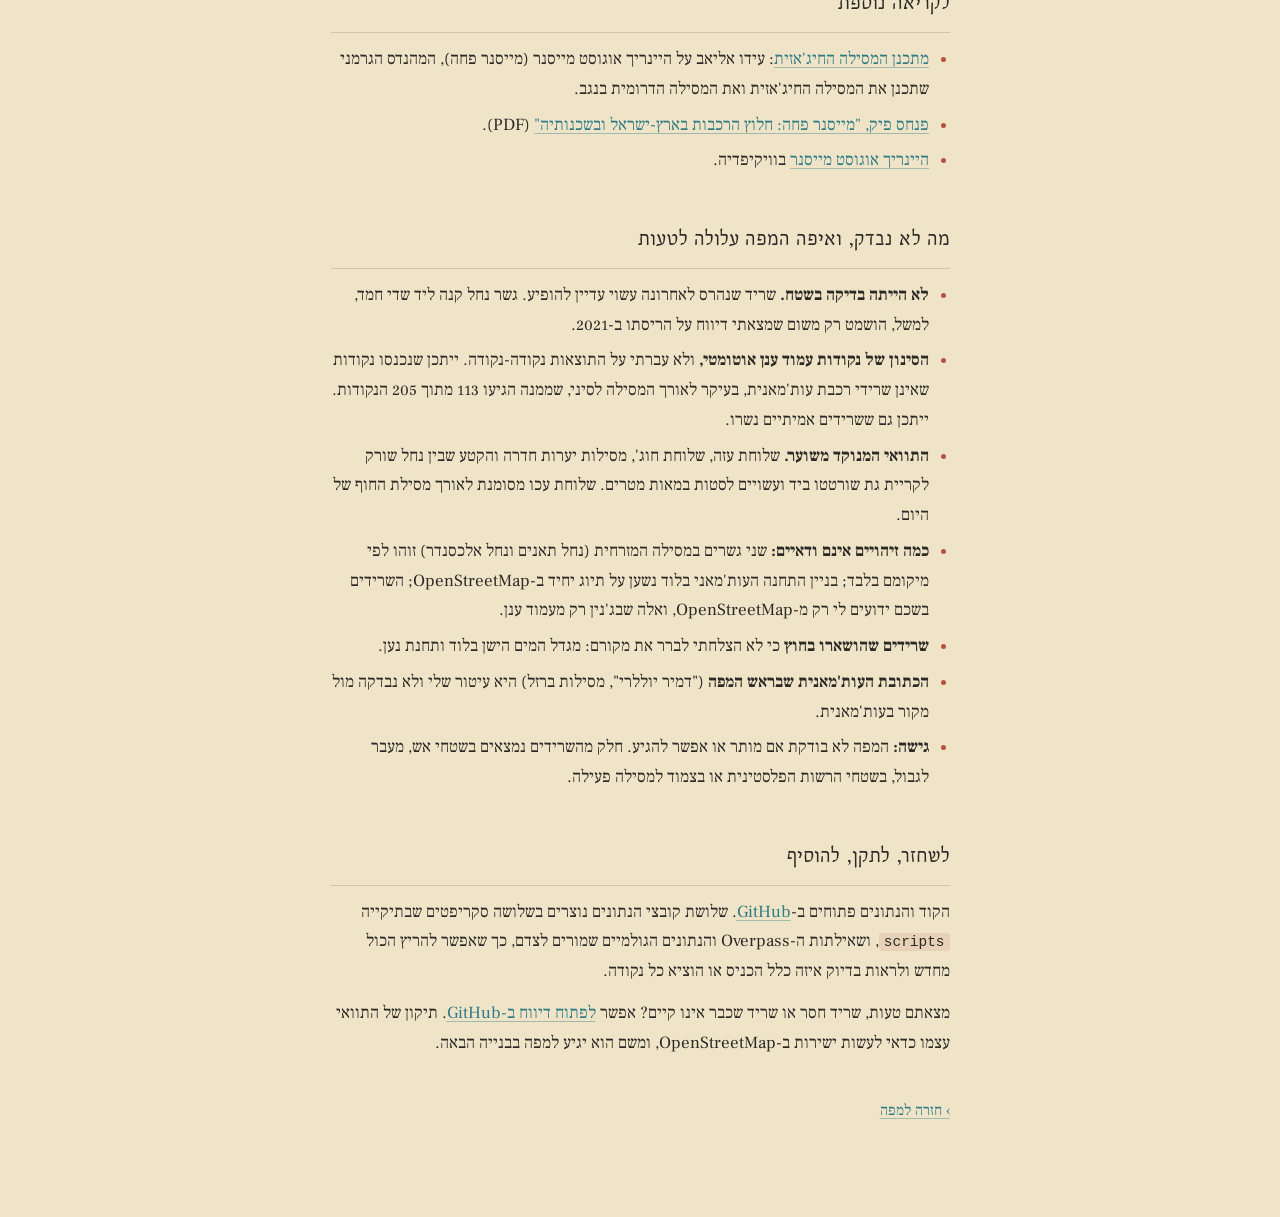
==== commit f90e53f3: "Fix Kusseima jog (drop parallel Africover road), link Ido Eliav ride reports, Nahal Pura note, furth" ====
--- a/about.html
+++ b/about.html
@@ -45,12 +45,12 @@
 
   <table>
     <tr><th>סוג הקטע</th><th>מספר קטעים</th><th>מצב במפה</th></tr>
-    <tr><td>מסילה נטושה או לא פעילה ב-OpenStreetMap</td><td class="n">200</td><td>יש שרידים</td></tr>
+    <tr><td>מסילה נטושה או לא פעילה ב-OpenStreetMap</td><td class="n">199</td><td>יש שרידים</td></tr>
     <tr><td>מסילה שפורקה, לפי OpenStreetMap</td><td class="n">37</td><td>אין שרידים</td></tr>
     <tr><td>לאורך מסילה מודרנית</td><td class="n">5</td><td>אין שרידים</td></tr>
     <tr><td>תוואי אשכול נגב מערבי</td><td class="n">32</td><td>אין שרידים</td></tr>
     <tr><td>שרטוט ידני משוער</td><td class="n">11</td><td>אין שרידים</td></tr>
-    <tr><td>קטעי חיבור</td><td class="n">39</td><td>אין שרידים</td></tr>
+    <tr><td>קטעי חיבור</td><td class="n">38</td><td>אין שרידים</td></tr>
   </table>
   <p>בסך הכול כ-290 ק"מ של תוואי ששרד וכ-425 ק"מ של תוואי שנעלם או משוער.</p>
 
@@ -77,7 +77,15 @@
 
   <h2>תצלומים וקישורים</h2>
   <p>התצלומים לא הועתקו לאתר; הם מוצגים ישירות מוויקישיתוף, מוויקיפדיה העברית ומעמוד ענן. הקישור שמתחת לכל תצלום מוביל לדף המקור, שם מופיעים שם הצלם והרישיון. לכל אתר מצורפים קישורים למקורות שלו כשהם קיימים: הערך בוויקיפדיה, הדף בעמוד ענן והאובייקט עצמו ב-OpenStreetMap, וכן קישור למיקום במפת הטיולים.</p>
+  <p>בכרטיסים של עשרה שרידים בנגב המערבי, סביב נחל שקמה ותל שרע, יש גם קישור לדיווחי הרכיבה של <a href="https://idoeliav.com/" target="_blank" rel="noopener">עידו אליאב</a>, שצילם ותיאר אותם בשטח. מיקומי השרידים בדיווחים צוינו לפי הקילומטר במסלול; הם אותרו לפי קובצי ה-GPX של המסלולים והותאמו לנקודות שכבר היו במפה. בעקבות הדיווח נוסף לגשר נחל שקמה הסבר שהוא חוצה בפועל את נחל פורה.</p>
   <p>מפות הרקע הן תצלום הלוויין של Esri, מפת הטיולים של Israel Hiking Map ומפת OpenStreetMap.</p>
+
+  <h2>לקריאה נוספת</h2>
+  <ul>
+    <li><a href="https://idoeliav.com/knowledge/sharsheret-ext-dorot-ruchama-shekma-ext/" target="_blank" rel="noopener">מתכנן המסילה החיג'אזית</a>: עידו אליאב על היינריך אוגוסט מייסנר (מייסנר פחה), המהנדס הגרמני שתכנן את המסילה החיג'אזית ואת המסילה הדרומית בנגב.</li>
+    <li><a href="https://idoeliav.com/wp-content/uploads/2023/05/sharsheret-4-2-2022-pp-2.pdf" target="_blank" rel="noopener">פנחס פיק, "מייסנר פחה: חלוץ הרכבות בארץ-ישראל ובשכנותיה"</a> (PDF).</li>
+    <li><a href="https://he.wikipedia.org/wiki/%D7%94%D7%99%D7%99%D7%A0%D7%A8%D7%99%D7%9A_%D7%90%D7%95%D7%92%D7%95%D7%A1%D7%98_%D7%9E%D7%99%D7%99%D7%A1%D7%A0%D7%A8" target="_blank" rel="noopener">היינריך אוגוסט מייסנר</a> בוויקיפדיה.</li>
+  </ul>
 
   <h2>מה לא נבדק, ואיפה המפה עלולה לטעות</h2>
   <ul>
--- a/style.css
+++ b/style.css
@@ -44,7 +44,10 @@
 /* lines: Leaflet writes stroke attributes, CSS takes precedence */
 path.ln-case { stroke: #f6ecd2; stroke-width: 5; stroke-opacity: .62; stroke-linecap: round; stroke-linejoin: round; fill: none; }
 path.ln-rem { stroke: var(--tile); stroke-width: 2; stroke-opacity: 1; stroke-linecap: round; stroke-linejoin: round; fill: none; }
-path.ln-gone { stroke: #f6ecd2; stroke-width: 1.4; stroke-opacity: .5; stroke-dasharray: 1 6; stroke-linecap: round; fill: none; }
+/* historical route: a light dashed line with a thin dark halo, so it reads on pale desert and on dark fields alike,
+   but stays clearly secondary to the solid red of surviving trackbed */
+path.ln-gone { stroke: #fbf3df; stroke-width: 2.2; stroke-opacity: .95; stroke-dasharray: 7 6; stroke-linecap: round; stroke-linejoin: round; fill: none;
+  filter: drop-shadow(0 0 .8px rgba(44, 42, 37, .95)) drop-shadow(0 0 2px rgba(44, 42, 37, .35)); }
 /* up close the line thins to a row of dots so the embankment itself shows in the photograph */
 .z-mid path.ln-case { stroke-opacity: .4; }
 .z-mid path.ln-rem { stroke-dasharray: 8 7; }
@@ -52,8 +55,9 @@
 .z-close path.ln-rem { stroke-width: 3; stroke-dasharray: .1 13; }
 path.dimmed.ln-rem { stroke-opacity: .35; }
 path.dimmed.ln-case { stroke-opacity: .2; }
-path.dimmed.ln-gone { stroke-opacity: .2; }
-path.lit.ln-gone { stroke-opacity: .8; }
+.base-map path.ln-gone, .base-hike path.ln-gone { stroke: #4a4337; filter: drop-shadow(0 0 1px rgba(251, 243, 223, .95)); }
+path.dimmed.ln-gone { stroke-opacity: .35; }
+path.lit.ln-gone { stroke-opacity: 1; stroke-width: 2.8; }
 .hide-gone .gone, .hide-gone path.ln-gone { display: none; }
 
 /* markers: small sand medallions with an ink drawing */
@@ -112,7 +116,7 @@
 .legend-row.faint { color: var(--ink-soft); }
 .lg-rail { stroke: var(--tile); stroke-width: 2; stroke-linecap: round; }
 .lg-ties { stroke: none; }
-.lg-gone { stroke: var(--ink); stroke-width: 1.3; stroke-opacity: .45; stroke-dasharray: 1 6; stroke-linecap: round; }
+.lg-gone { stroke: #4a4337; stroke-width: 2.2; stroke-dasharray: 7 6; stroke-linecap: round; }
 .lg-star { width: 18px; height: 18px; margin-inline-start: 18px; border: 1.3px solid var(--tile); border-radius: 50%; background: #f6ecd2; }
 .lg-mn { width: 7px; height: 7px; margin-inline-start: 23.5px; border-radius: 50%; background: var(--tile); }
 .lg-ring { width: 10px; height: 10px; margin-inline-start: 22px; border: 1.2px dashed rgba(44, 42, 37, .5); border-radius: 50%; }
